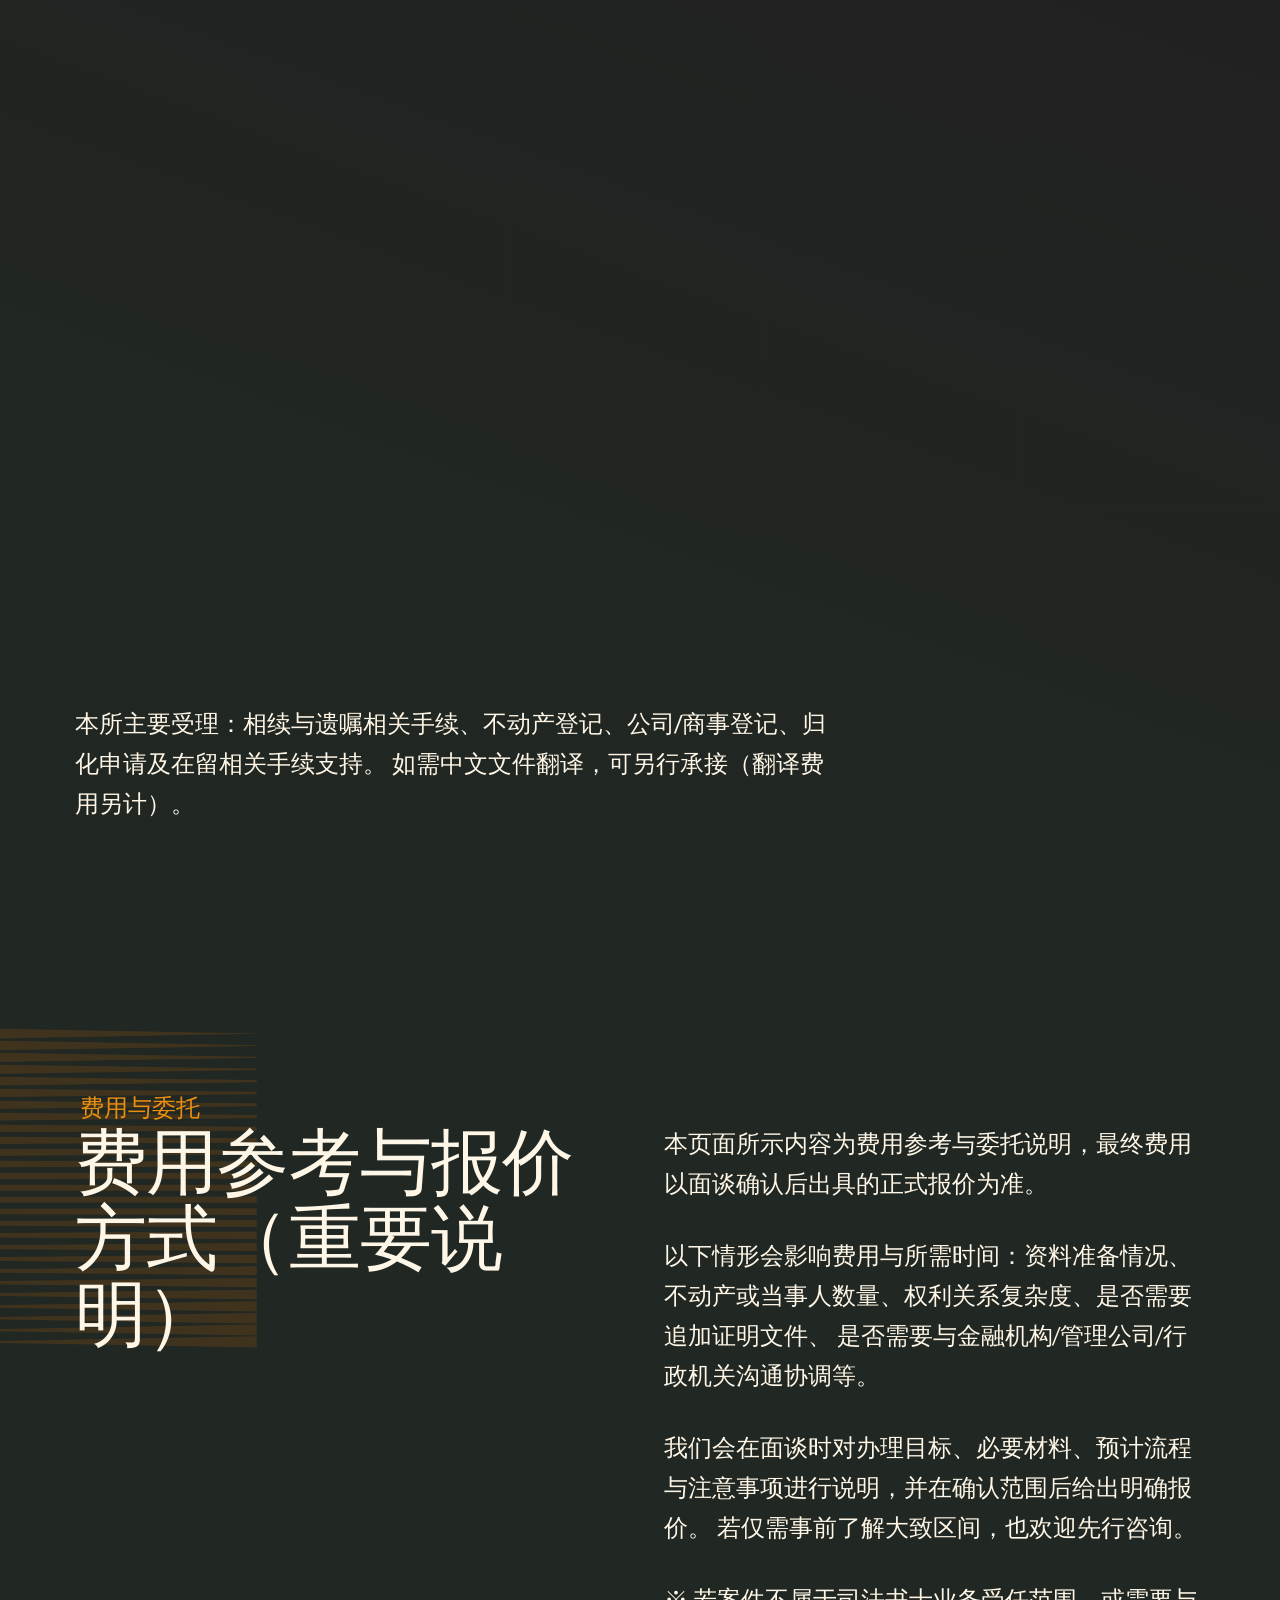
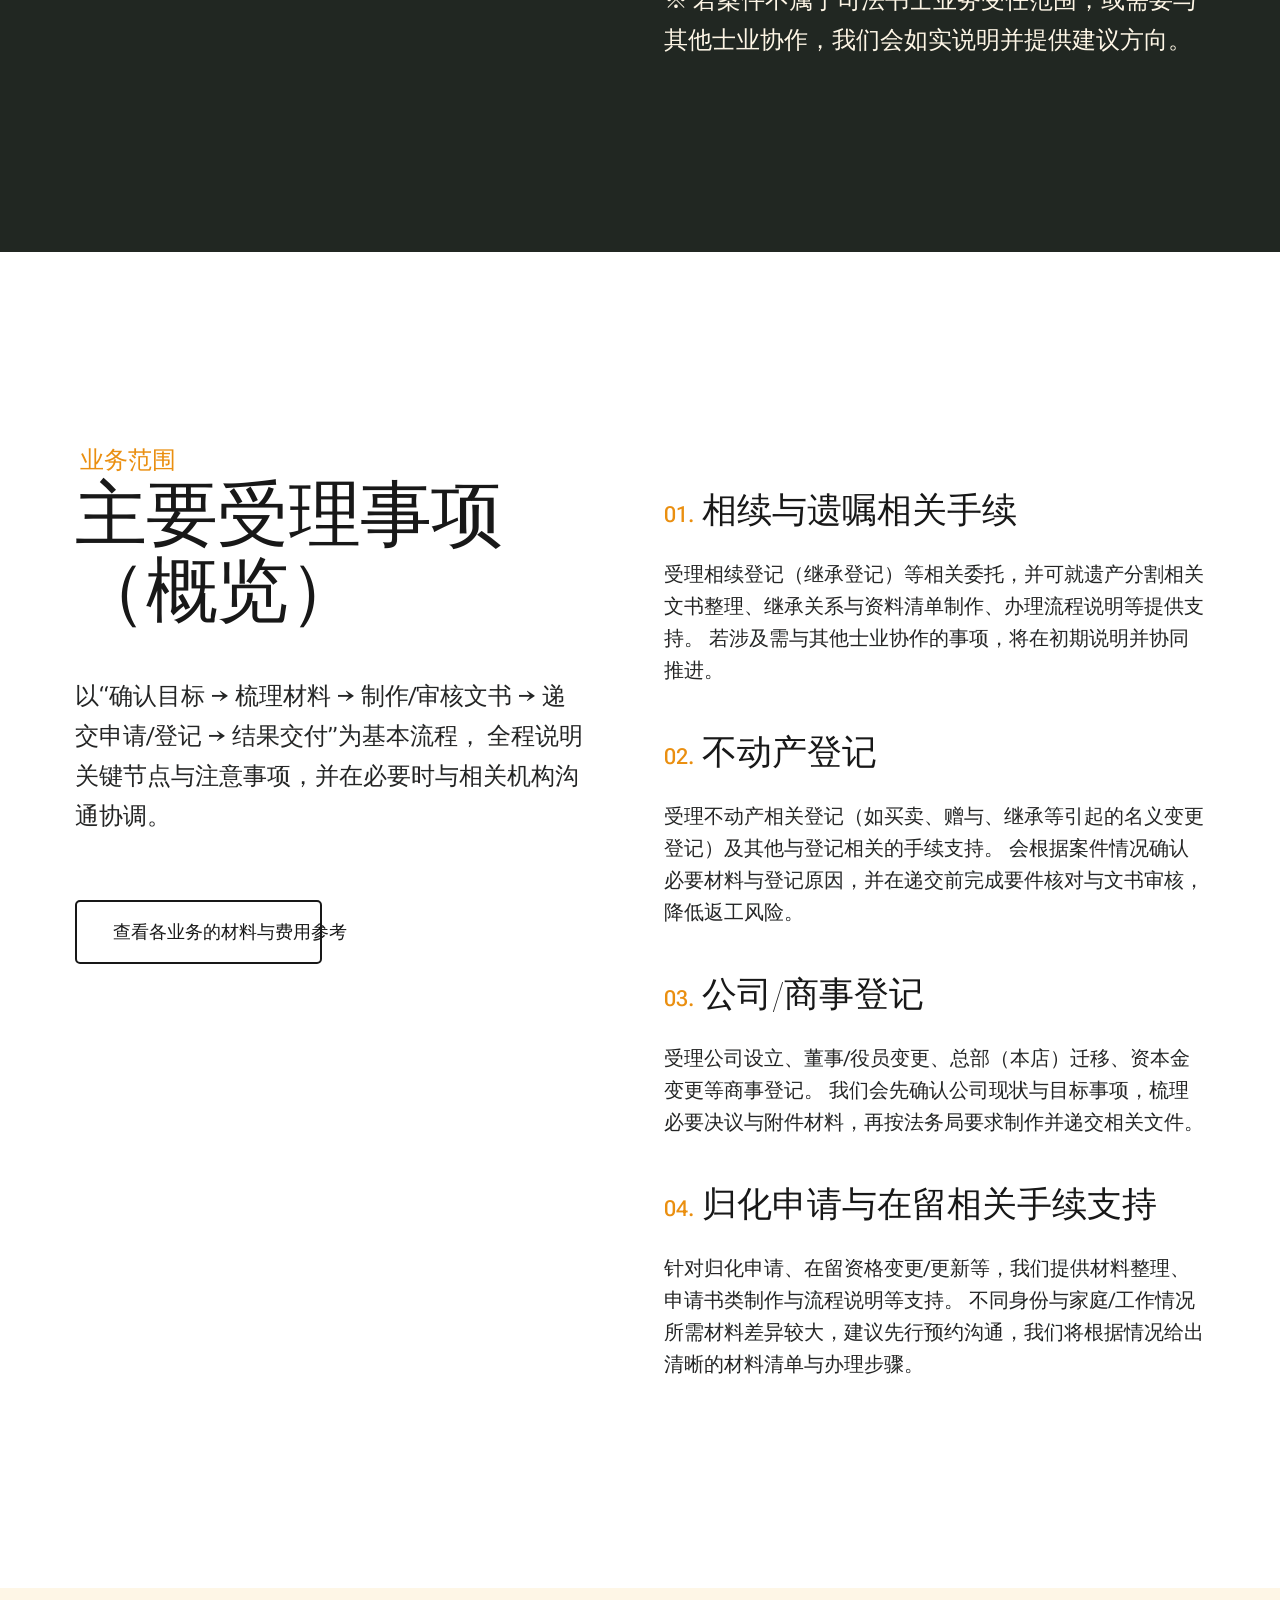
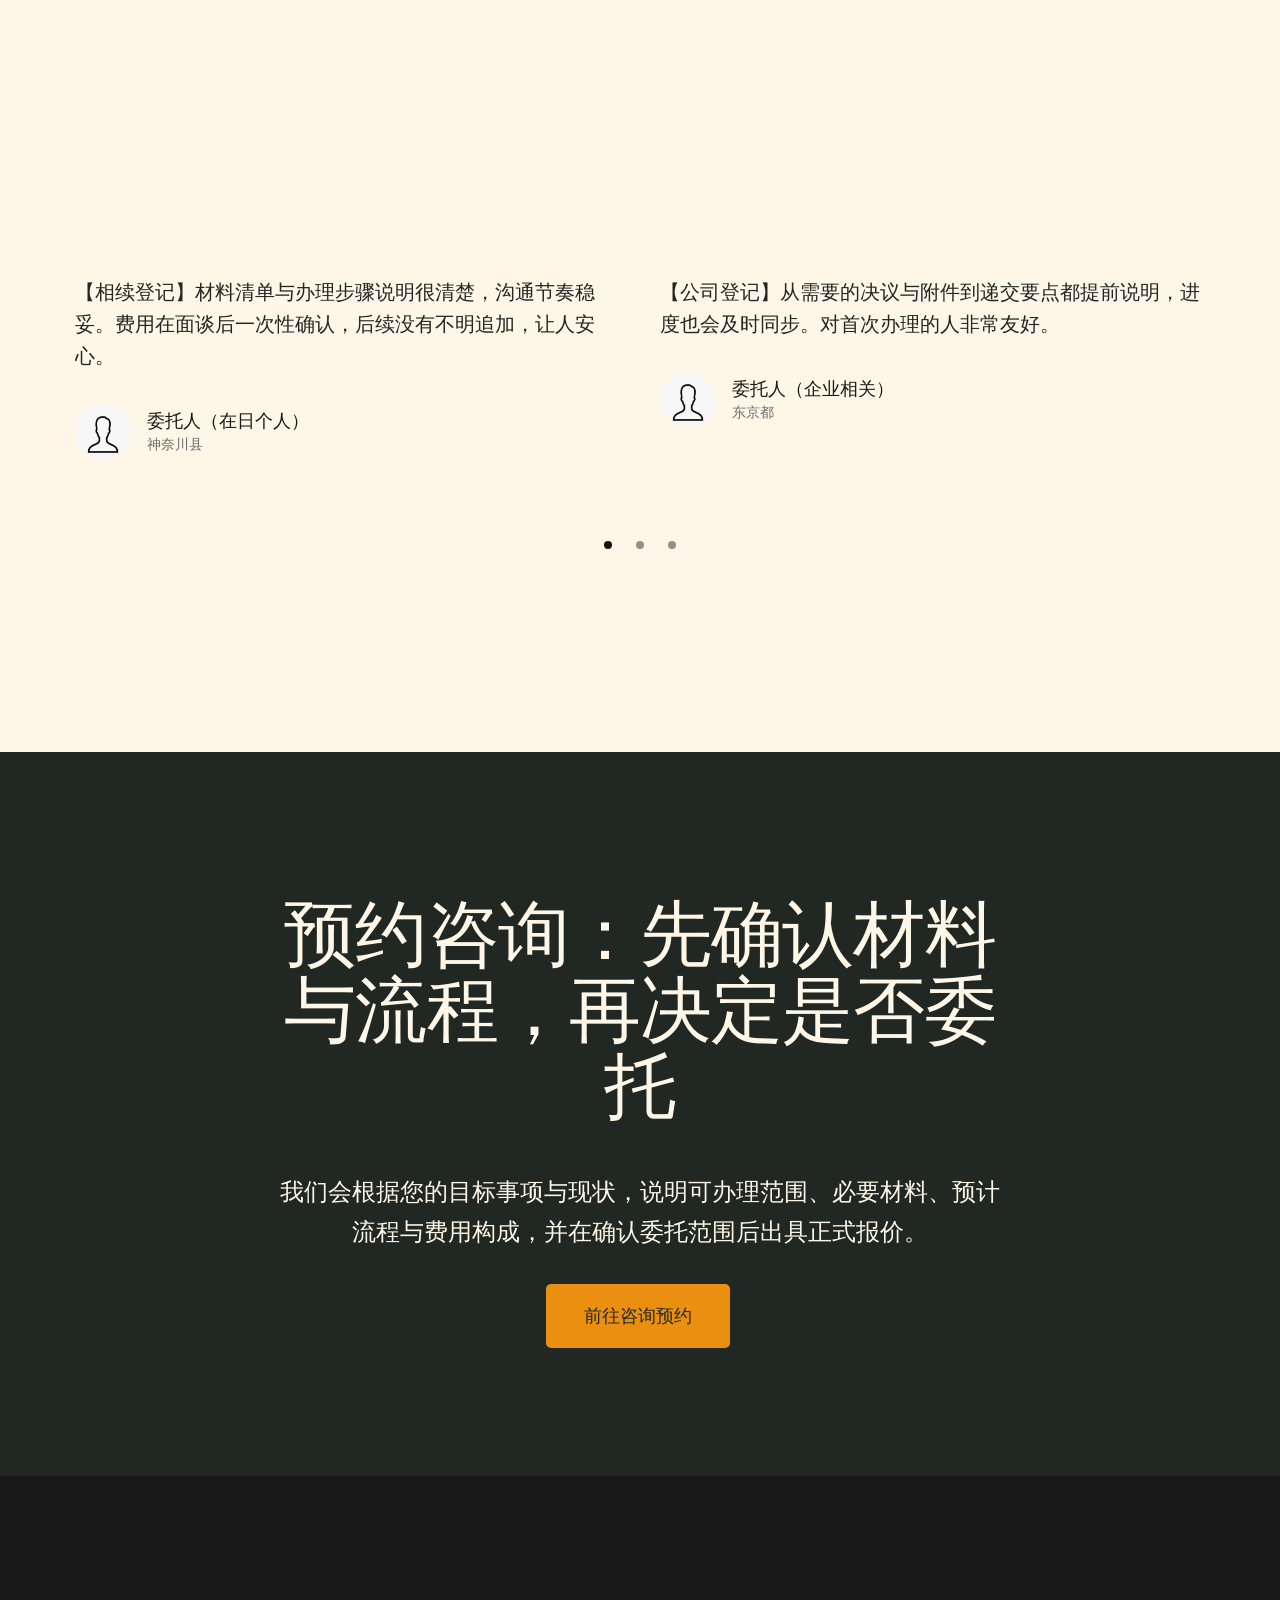
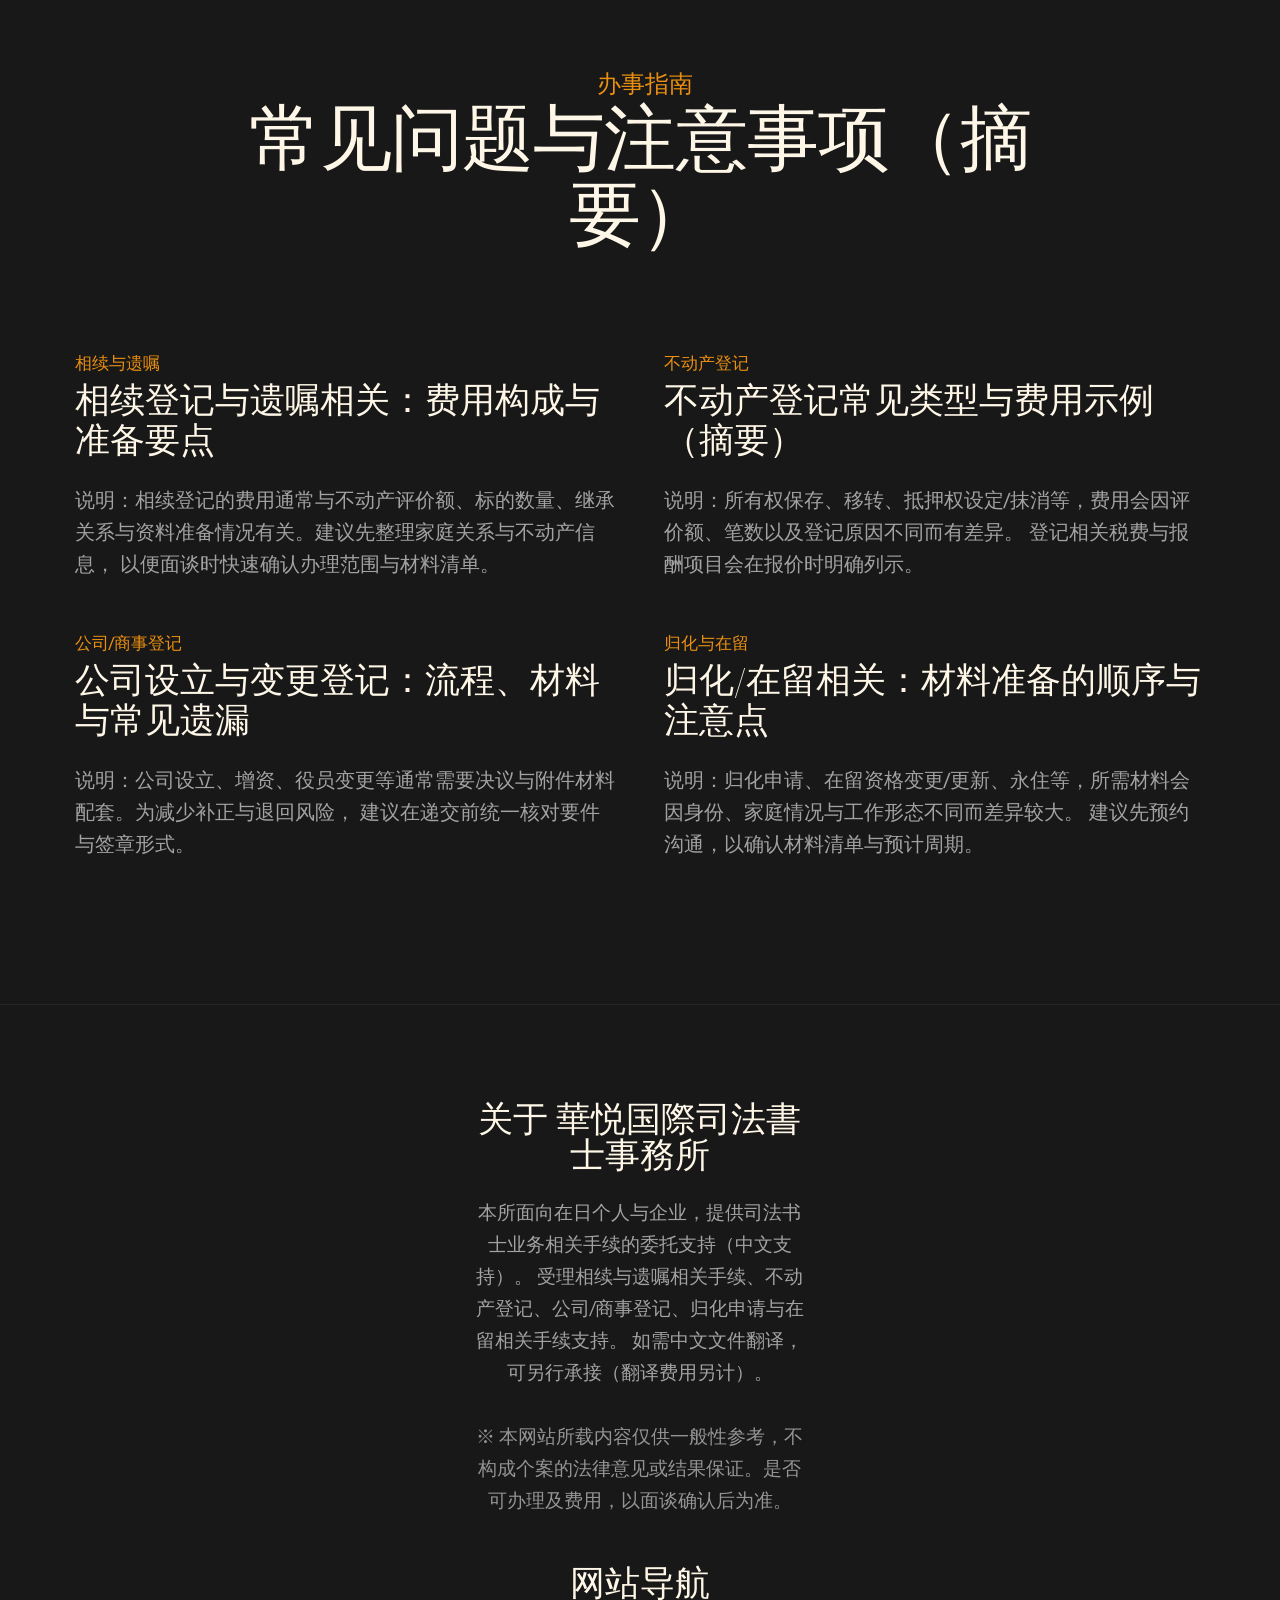
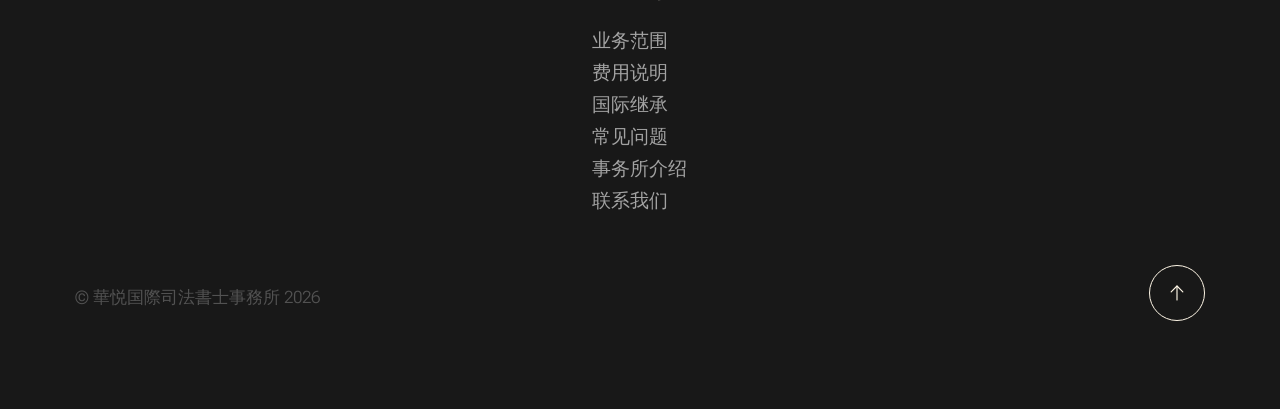
==== index.html @ 82d9dc20 "first commit" ====
<!DOCTYPE html>
<html lang="zh-CN" class="no-js">
<head>

    <!-- basic page needs
    ================================================== -->
    <meta charset="utf-8">
    <meta name="viewport" content="width=device-width, initial-scale=1">

    <title>華悦国際司法書士事務所 — 费用参考与委托说明</title>
    <meta name="description" content="華悦国際司法書士事務所（中文支持）。提供相续/遗嘱、不动产登记、公司/商事登记、归化申请与在留手续等相关代理与委托支持。费用以面谈后报价为准。">
    <meta name="robots" content="index,follow">

    <script>
        document.documentElement.classList.remove('no-js');
        document.documentElement.classList.add('js');
    </script>

    <!-- CSS
    ================================================== -->
    <link rel="stylesheet" href="css/vendor.css">
    <link rel="stylesheet" href="css/styles.css">

    <!-- favicons
    ================================================== -->
    <link rel="apple-touch-icon" sizes="180x180" href="apple-touch-icon.png">
    <link rel="icon" type="image/png" sizes="32x32" href="favicon-32x32.png">
    <link rel="icon" type="image/png" sizes="16x16" href="favicon-16x16.png">
    <link rel="manifest" href="site.webmanifest">

</head>

<body id="top">

    <!-- preloader
    ================================================== -->
    <div id="preloader">
        <div id="loader" class="dots-fade">
            <div></div>
            <div></div>
            <div></div>
        </div>
    </div>

    <!-- page wrap
    ================================================== -->
    <div id="page" class="s-pagewrap ss-home">

        <!-- # site header
        ================================================== -->
        <header class="s-header">

            <div class="row s-header__inner width-sixteen-col">

                <div class="s-header__block">
                    <div class="s-header__logo">
                        <a class="logo" href="index.html" aria-label="返回首页">
                            <!-- <img src="images/logo.svg" alt="華悦国際司法書士事務所"> -->
                            <img src="images/kaetsu_panda_only.svg" alt="華悦国際司法書士事務所 标识">
                        </a>
                    </div>

                    <a class="s-header__menu-toggle" href="#0" aria-label="打开菜单"><span>菜单</span></a>
                </div> <!-- end s-header__block -->

                <nav class="s-header__nav" aria-label="主导航">

                    <ul class="s-header__menu-links">
                        <li class="current"><a href="index.html">首页</a></li>
                        <li><a href="services.html">业务范围</a></li>
                        <li><a href="pricing.html">费用说明</a></li>
                        <li><a href="inheritance-international.html">国际继承</a></li>
                        <li><a href="faq.html">常见问题</a></li>
                        <li><a href="office.html">事务所介绍</a></li>
                        <li><a href="contact.html">联系我们</a></li>
                    </ul>

                    <div class="s-header__contact">
                        <a href="contact.html" class="btn btn--primary s-header__contact-btn">咨询预约</a>
                    </div> <!-- s-header__contact -->

                </nav> <!-- end s-header__nav -->

            </div> <!-- end s-header__inner -->

        </header> <!-- end s-header -->

        <!-- # site main content
        ================================================== -->
        <section id="content" class="s-content">

            <!-- intro
            ----------------------------------------------- -->
            <section id="intro" class="s-intro">

                <div class="row s-intro__content width-sixteen-col">

                    <div class="column lg-12 s-intro__content-inner grid-block">

                        <div class="s-intro__content-text">
                            <div class="s-intro__content-pretitle text-pretitle">華悦国際司法書士事務所（中文支持）</div>
                            <h1 class="s-intro__content-title">
                                面向在日个人与企业，提供司法书士业务相关手续的委托支持
                                <br>
                                费用以面谈确认后报价为准，流程与材料将清晰说明
                            </h1>
                            <p class="lead" style="margin-top: 1rem;">
                                本所主要受理：相续与遗嘱相关手续、不动产登记、公司/商事登记、归化申请及在留相关手续支持。
                                如需中文文件翻译，可另行承接（翻译费用另计）。
                            </p>
                        </div> <!-- s-intro__content-text -->

                        <div class="s-intro__content-media">
                            <div class="s-intro__content-media-inner">
                                <img src="images/intro.jpg" srcset="images/intro.jpg 1x, images/intro.jpg 2x" alt="事务所形象照片">
                                <div class="lines">
                                    <span></span>
                                </div>
                            </div>
                        </div> <!-- s-intro__content-media -->

                        <div class="s-intro__scroll-down">
                            <a href="#about" class="smoothscroll" aria-label="向下滚动了解更多">
                                <div class="scroll-icon">
                                    <svg xmlns="http://www.w3.org/2000/svg" viewBox="0 0 24 24" width="36" height="36" fill="none" stroke="#97b34a" stroke-width="1" stroke-linecap="round" stroke-linejoin="round"><polyline points="7 13 12 18 17 13"></polyline><line x1="12" y1="18" x2="12" y2="6"></line></svg>
                                </div>
                                <span>向下了解业务与费用说明</span>
                            </a>
                        </div> <!-- s-intro__scroll-down -->

                    </div> <!-- s-intro__content-inner -->

                </div> <!-- s-intro__content -->

            </section> <!-- end s-intro -->

            <!-- about
            ----------------------------------------------- -->
            <section id="about" class="s-about target-section">

                <div class="row s-about__content width-sixteen-col">
                    <div class="column grid-block grid-section-split">

                        <img src="images/geometric_shape.svg" alt="" class="s-about__content-imgbg">

                        <div class="section-header grid-section-split__header">
                            <div class="text-pretitle">费用与委托</div>
                            <h2 class="text-display-title">
                                费用参考与报价方式（重要说明）
                            </h2>
                        </div> <!-- end section-header -->

                        <div class="s-about__content-main grid-section-split__primary">
                            <p class="attention-getter">
                                本页面所示内容为费用参考与委托说明，最终费用以面谈确认后出具的正式报价为准。
                            </p>

                            <p class="attention-getter">
                                以下情形会影响费用与所需时间：资料准备情况、不动产或当事人数量、权利关系复杂度、是否需要追加证明文件、
                                是否需要与金融机构/管理公司/行政机关沟通协调等。
                            </p>

                            <p class="attention-getter">
                                我们会在面谈时对办理目标、必要材料、预计流程与注意事项进行说明，并在确认范围后给出明确报价。
                                若仅需事前了解大致区间，也欢迎先行咨询。
                            </p>

                            <p class="attention-getter" style="margin-bottom: 0;">
                                ※ 若案件不属于司法书士业务受任范围，或需要与其他士业协作，我们会如实说明并提供建议方向。
                            </p>
                        </div> <!-- end s-about__content-main -->


                    </div> <!-- content-inner -->
                </div>

            </section> <!-- end s-about -->

            <!-- expertise
            ----------------------------------------------- -->
            <section id="expertise" class="s-expertise">

                <div class="row s-expertise__content width-sixteen-col">
                    <div class="column xl-12 grid-block grid-section-split">

                        <div class="section-header grid-section-split__header">
                            <div class="text-pretitle">业务范围</div>
                            <h2 class="text-display-title">
                                主要受理事项（概览）
                            </h2>

                            <p class="lead">
                                以“确认目标 → 梳理材料 → 制作/审核文书 → 递交申请/登记 → 结果交付”为基本流程，
                                全程说明关键节点与注意事项，并在必要时与相关机构沟通协调。
                            </p>
                        </div> <!-- end section-header -->

                        <div class="s-expertise__content-main grid-section-split__primary">

                            <div class="grid-list-items list-items show-ctr">
                                <div class="grid-list-items__item list-items__item">
                                    <div class="grid-list-items__title list-items__item-header">
                                        <h3 class="list-items__item-title">相续与遗嘱相关手续</h3>
                                    </div>
                                    <div class="grid-list-items__text list-items__item-text">
                                        <p>
                                            受理相续登记（继承登记）等相关委托，并可就遗产分割相关文书整理、继承关系与资料清单制作、办理流程说明等提供支持。
                                            若涉及需与其他士业协作的事项，将在初期说明并协同推进。
                                        </p>
                                    </div>
                                </div> <!-- list-item -->

                                <div class="grid-list-items__item list-items__item">
                                    <div class="grid-list-items__title list-items__item-header">
                                        <h3 class="list-items__item-title">不动产登记</h3>
                                    </div>
                                    <div class="grid-list-items__text list-items__item-text">
                                        <p>
                                            受理不动产相关登记（如买卖、赠与、继承等引起的名义变更登记）及其他与登记相关的手续支持。
                                            会根据案件情况确认必要材料与登记原因，并在递交前完成要件核对与文书审核，降低返工风险。
                                        </p>
                                    </div>
                                </div> <!-- list-expertise__item -->

                                <div class="grid-list-items__item list-items__item">
                                    <div class="grid-list-items__title list-items__item-header">
                                        <h3 class="list-items__item-title">公司/商事登记</h3>
                                    </div>
                                    <div class="grid-list-items__text list-items__item-text">
                                        <p>
                                            受理公司设立、董事/役员变更、总部（本店）迁移、资本金变更等商事登记。
                                            我们会先确认公司现状与目标事项，梳理必要决议与附件材料，再按法务局要求制作并递交相关文件。
                                        </p>
                                    </div>
                                </div> <!-- list-expertise__item -->

                                <div class="grid-list-items__item list-items__item">
                                    <div class="grid-list-items__title list-items__item-header">
                                        <h3 class="list-items__item-title">归化申请与在留相关手续支持</h3>
                                    </div>
                                    <div class="grid-list-items__text list-items__item-text">
                                        <p>
                                            针对归化申请、在留资格变更/更新等，我们提供材料整理、申请书类制作与流程说明等支持。
                                            不同身份与家庭/工作情况所需材料差异较大，建议先行预约沟通，我们将根据情况给出清晰的材料清单与办理步骤。
                                        </p>
                                    </div>
                                </div> <!-- list-expertise__item -->

                            </div> <!-- grid-list-items -->
                        </div> <!-- end s-expertise__content-main -->

                        <div class="s-expertise__content-btn grid-section-split__bottom">
                            <a href="services.html" class="btn btn--stroke u-fullwidth">查看各业务的材料与费用参考</a>
                        </div> <!-- end s-expertise__content-btn -->

                    </div> <!-- end grid-block-->
                </div> <!-- end s-expertise__content -->

            </section> <!-- end s-expertise -->

            <!-- clients
            ----------------------------------------------- -->
            <section id="clients" class="s-clients">
                <div class="row s-clients__content-block width-sixteen-col">
                    <div class="column xl-12 testimonials">

                        <div class="swiper-container testimonials__slider home-slider">

                            <div class="swiper-wrapper">
                                <div class="testimonials__slide swiper-slide">
                                    <p>
                                        【相续登记】材料清单与办理步骤说明很清楚，沟通节奏稳妥。费用在面谈后一次性确认，后续没有不明追加，让人安心。
                                    </p>
                                    <div class="testimonials__author">
                                        <img src="images/avatars/user.jpg" alt="头像" class="testimonials__avatar">
                                        <cite class="testimonials__cite">
                                            <strong>委托人（在日个人）</strong>
                                            <span>神奈川县</span>
                                        </cite>
                                    </div>
                                </div>

                                <div class="testimonials__slide swiper-slide">
                                    <p>
                                        【公司登记】从需要的决议与附件到递交要点都提前说明，进度也会及时同步。对首次办理的人非常友好。
                                    </p>
                                    <div class="testimonials__author">
                                        <img src="images/avatars/user.jpg" alt="头像" class="testimonials__avatar">
                                        <cite class="testimonials__cite">
                                            <strong>委托人（企业相关）</strong>
                                            <span>东京都</span>
                                        </cite>
                                    </div>
                                </div>

                                <div class="testimonials__slide swiper-slide">
                                    <p>
                                        【不动产登记】与相关机构的沟通由事务所协助对接，减少了我们来回确认的成本。资料要求明确，整体推进很顺。
                                    </p>
                                    <div class="testimonials__author">
                                        <img src="images/avatars/user.jpg" alt="头像" class="testimonials__avatar">
                                        <cite class="testimonials__cite">
                                            <strong>委托人（在日家庭）</strong>
                                            <span>埼玉县</span>
                                        </cite>
                                    </div>
                                </div>

                                <div class="testimonials__slide swiper-slide">
                                    <p>
                                        【在留相关】会先把“必须材料/可替代材料/常见补件点”讲清楚，准备起来更有把握。中文沟通也很顺畅。
                                    </p>
                                    <div class="testimonials__author">
                                        <img src="images/avatars/user.jpg" alt="头像" class="testimonials__avatar">
                                        <cite class="testimonials__cite">
                                            <strong>委托人（在日个人）</strong>
                                            <span>千叶县</span>
                                        </cite>
                                    </div>
                                </div>
                            </div> <!-- end swiper-wrapper -->

                            <div class="swiper-pagination"></div>

                        </div> <!--end testimonials__slider -->

                    </div> <!-- end column -->
                </div> <!-- end row -->
            </section> <!-- end s-clients -->

        </section> <!-- s-content-->

        <!-- # cta
        ================================================== -->
        <section id="cta" class="s-cta">

            <div class="row row-x-center text-center">
                <div class="column xl-8 lg-12">

                    <div class="s-cta__content">
                        <h2 class="text-display-title">
                            预约咨询：先确认材料与流程，再决定是否委托
                        </h2>
                        <p class="lead">
                            我们会根据您的目标事项与现状，说明可办理范围、必要材料、预计流程与费用构成，并在确认委托范围后出具正式报价。
                        </p>
                        <a href="contact.html" class="btn btn--primary">前往咨询预约</a>
                    </div>

                </div>
            </div>

        </section> <!-- end s-cta -->

        <!-- # journal
        ================================================== -->
        <section id="journal" class="s-journal">

            <div class="row s-journal__content width-sixteen-col">
                <div class="column xl-12 grid-block">

                    <div class="grid-full section-header text-center">
                        <div class="text-pretitle">办事指南</div>
                        <h2 class="text-display-title">
                            常见问题与注意事项（摘要）
                        </h2>
                    </div> <!-- end section-header -->

                    <div class="grid-full s-journal__content-main grid-list-items">

                        <div class="grid-list-items__item blog-card">
                            <div class="blog-card__header">
                                <div class="blog-card__cat-links">
                                    <a href=" ">相续与遗嘱</a>
                                </div>
                                <h3 class="blog-card__title"><a>相续登记与遗嘱相关：费用构成与准备要点</a></h3>
                            </div>
                            <div class="blog-card__text">
                                <p>
                                    说明：相续登记的费用通常与不动产评价额、标的数量、继承关系与资料准备情况有关。建议先整理家庭关系与不动产信息，
                                    以便面谈时快速确认办理范围与材料清单。
                                </p>
                            </div>
                        </div> <!-- end blog-card -->

                        <div class="grid-list-items__item blog-card">
                            <div class="blog-card__header">
                                <div class="blog-card__cat-links">
                                    <a href=" ">不动产登记</a>
                                </div>
                                <h3 class="blog-card__title"><a>不动产登记常见类型与费用示例（摘要）</a></h3>
                            </div>
                            <div class="blog-card__text">
                                <p>
                                    说明：所有权保存、移转、抵押权设定/抹消等，费用会因评价额、笔数以及登记原因不同而有差异。
                                    登记相关税费与报酬项目会在报价时明确列示。
                                </p>
                            </div>
                        </div> <!-- end blog-card -->

                        <div class="grid-list-items__item blog-card">
                            <div class="blog-card__header">
                                <div class="blog-card__cat-links">
                                    <a href=" ">公司/商事登记</a>
                                </div>
                                <h3 class="blog-card__title"><a>公司设立与变更登记：流程、材料与常见遗漏</a></h3>
                            </div>
                            <div class="blog-card__text">
                                <p>
                                    说明：公司设立、增资、役员变更等通常需要决议与附件材料配套。为减少补正与退回风险，
                                    建议在递交前统一核对要件与签章形式。
                                </p>
                            </div>
                        </div> <!-- end blog card -->

                        <div class="grid-list-items__item blog-card">
                            <div class="blog-card__header">
                                <div class="blog-card__cat-links">
                                    <a href=" ">归化与在留</a>
                                </div>
                                <h3 class="blog-card__title"><a>归化/在留相关：材料准备的顺序与注意点</a></h3>
                            </div>
                            <div class="blog-card__text">
                                <p>
                                    说明：归化申请、在留资格变更/更新、永住等，所需材料会因身份、家庭情况与工作形态不同而差异较大。
                                    建议先预约沟通，以确认材料清单与预计周期。
                                </p>
                            </div>
                        </div> <!-- end blog-card -->

                    </div> <!-- end grid-list-items -->

                </div> <!-- end grid-block-->
            </div> <!-- end s-journal__content -->

        </section> <!-- end s-journal -->

        <!-- # footer
        ================================================== -->
        <footer class="s-footer">
            <div class="row s-footer__content">
                <div class="column xl-6 lg-6 md-12 s-footer__block s-footer__about">
                    <h3>关于 華悦国際司法書士事務所</h3>
                    <p>
                        本所面向在日个人与企业，提供司法书士业务相关手续的委托支持（中文支持）。
                        受理相续与遗嘱相关手续、不动产登记、公司/商事登记、归化申请与在留相关手续支持。
                        如需中文文件翻译，可另行承接（翻译费用另计）。
                    </p>
                    <p style="margin-top: 0.75rem; opacity: 0.9;">
                        ※ 本网站所载内容仅供一般性参考，不构成个案的法律意见或结果保证。是否可办理及费用，以面谈确认后为准。
                    </p>
                </div>
                <div class="column xl-3 lg-6 md-12 s-footer__block s-footer__site-links">
                <h3>网站导航</h3>
                <ul class="link-list">
                    <li><a href="services.html">业务范围</a></li>
                    <li><a href="pricing.html">费用说明</a></li>
                    <li><a href="inheritance-international.html">国际继承</a></li>
                    <li><a href="faq.html">常见问题</a></li>
                    <li><a href="office.html">事务所介绍</a></li>
                    <li><a href="contact.html">联系我们</a></li>
                </ul>
                </div>
            </div>

            <div class="row s-footer__bottom">
                <div class="column xl-6 lg-12">
                    <p class="ss-copyright">
                        <span>© 華悦国際司法書士事務所 2026</span>
                    </p>
                </div>

                <div class="ss-go-top">
                    <a class="smoothscroll" title="回到顶部" href="#top" aria-label="回到顶部">
                        <svg xmlns="http://www.w3.org/2000/svg" viewBox="0 0 24 24" width="36" height="36" fill="none" stroke="#ffffff" stroke-width="1" stroke-linecap="round" stroke-linejoin="round"><polyline points="17 11 12 6 7 11"></polyline><line x1="12" y1="18" x2="12" y2="6"></line></svg>
                    </a>
                </div> <!-- end ss-go-top -->
            </div>

        </footer> <!-- end s-footer -->

    </div> <!-- end page-wrap -->

    <!-- Java Script
    ================================================== -->
    <script src="js/plugins.js"></script>
    <script src="js/main.js"></script>

</body>
</html>
---- css/vendor.css ----
/* ===================================================================
 * Monica Third-party Stylesheets
 * Template Ver. 1.0.0
 * 12-13-2022
 * -------------------------------------------------------------------
 *
 * TOC:
 * # PrismJS
 * # Swiper
 *
 * ------------------------------------------------------------------- */


/* ===================================================================
 * # PrismJS 1.20.0
 *   https://prismjs.com/download.html#themes=prism-okaidia&languages=markup+css+clike+javascript+markup-templating+php 
 *   
 *   okaidia theme for JavaScript, CSS and HTML
 *   Loosely based on Monokai textmate theme by http://www.monokai.nl/
 *   @author ocodia
 * ------------------------------------------------------------------- */
code[class*=language-],
pre[class*=language-] {
  color          : #f8f8f2;
  background     : none;
  text-shadow    : 0 1px rgba(0, 0, 0, 0.3);
  font-family    : var(--font-mono);
  font-size      : calc(var(--text-size) * 0.9444);
  text-align     : left;
  white-space    : pre;
  word-spacing   : normal;
  word-break     : normal;
  word-wrap      : normal;
  line-height    : var(--vspace-1);
  -moz-tab-size  : 4;
  -o-tab-size    : 4;
  tab-size       : 4;
  -webkit-hyphens: none;
  -ms-hyphens    : none;
  hyphens        : none;
}

/* Code blocks */
pre[class*=language-] {
  padding : var(--vspace-0_5) 0 var(--vspace-1);
  margin  : var(--vspace-1) 0;
  overflow: auto;
}

:not(pre)>code[class*=language-],
pre[class*=language-] {
  background: #272822;
}

/* Inline code */
:not(pre)>code[class*=language-] {
  padding    : 0.1em;
  white-space: normal;
}

.token.comment,
.token.prolog,
.token.doctype,
.token.cdata {
  color: slategray;
}

.token.punctuation {
  color: #f8f8f2;
}

.token.namespace {
  opacity: 0.7;
}

.token.property,
.token.tag,
.token.constant,
.token.symbol,
.token.deleted {
  color: #f92672;
}

.token.boolean,
.token.number {
  color: #ae81ff;
}

.token.selector,
.token.attr-name,
.token.string,
.token.char,
.token.builtin,
.token.inserted {
  color: #a6e22e;
}

.token.operator,
.token.entity,
.token.url,
.language-css .token.string,
.style .token.string,
.token.variable {
  color: #f8f8f2;
}

.token.atrule,
.token.attr-value,
.token.function,
.token.class-name {
  color: #e6db74;
}

.token.keyword {
  color: #66d9ef;
}

.token.regex,
.token.important {
  color: #fd971f;
}

.token.important,
.token.bold {
  font-weight: bold;
}

.token.italic {
  font-style: italic;
}

.token.entity {
  cursor: help;
}



/* ===================================================================
 * # Swiper 6.4.5
 *   Most modern mobile touch slider and framework with hardware accelerated transitions
 *   https://swiperjs.com
 *
 *   Copyright 2014-2020 Vladimir Kharlampidi
 *
 *   Released under the MIT License
 *
 *   Released on: December 18, 2020
 * ------------------------------------------------------------------- */
@font-face {
  font-family: "swiper-icons";
  src        : url("data:application/font-woff;charset=utf-8;base64, [base64]//wADZ2x5ZgAAAywAAADMAAAD2MHtryVoZWFkAAABbAAAADAAAAA2E2+eoWhoZWEAAAGcAAAAHwAAACQC9gDzaG10eAAAAigAAAAZAAAArgJkABFsb2NhAAAC0AAAAFoAAABaFQAUGG1heHAAAAG8AAAAHwAAACAAcABAbmFtZQAAA/gAAAE5AAACXvFdBwlwb3N0AAAFNAAAAGIAAACE5s74hXjaY2BkYGAAYpf5Hu/j+W2+MnAzMYDAzaX6QjD6/4//Bxj5GA8AuRwMYGkAPywL13jaY2BkYGA88P8Agx4j+/8fQDYfA1AEBWgDAIB2BOoAeNpjYGRgYNBh4GdgYgABEMnIABJzYNADCQAACWgAsQB42mNgYfzCOIGBlYGB0YcxjYGBwR1Kf2WQZGhhYGBiYGVmgAFGBiQQkOaawtDAoMBQxXjg/wEGPcYDDA4wNUA2CCgwsAAAO4EL6gAAeNpj2M0gyAACqxgGNWBkZ2D4/wMA+xkDdgAAAHjaY2BgYGaAYBkGRgYQiAHyGMF8FgYHIM3DwMHABGQrMOgyWDLEM1T9/w8UBfEMgLzE////P/5//f/V/xv+r4eaAAeMbAxwIUYmIMHEgKYAYjUcsDAwsLKxc3BycfPw8jEQA/[base64]/uznmfPFBNODM2K7MTQ45YEAZqGP81AmGGcF3iPqOop0r1SPTaTbVkfUe4HXj97wYE+yNwWYxwWu4v1ugWHgo3S1XdZEVqWM7ET0cfnLGxWfkgR42o2PvWrDMBSFj/IHLaF0zKjRgdiVMwScNRAoWUoH78Y2icB/yIY09An6AH2Bdu/UB+yxopYshQiEvnvu0dURgDt8QeC8PDw7Fpji3fEA4z/PEJ6YOB5hKh4dj3EvXhxPqH/SKUY3rJ7srZ4FZnh1PMAtPhwP6fl2PMJMPDgeQ4rY8YT6Gzao0eAEA409DuggmTnFnOcSCiEiLMgxCiTI6Cq5DZUd3Qmp10vO0LaLTd2cjN4fOumlc7lUYbSQcZFkutRG7g6JKZKy0RmdLY680CDnEJ+UMkpFFe1RN7nxdVpXrC4aTtnaurOnYercZg2YVmLN/d/gczfEimrE/fs/bOuq29Zmn8tloORaXgZgGa78yO9/cnXm2BpaGvq25Dv9S4E9+5SIc9PqupJKhYFSSl47+Qcr1mYNAAAAeNptw0cKwkAAAMDZJA8Q7OUJvkLsPfZ6zFVERPy8qHh2YER+3i/BP83vIBLLySsoKimrqKqpa2hp6+jq6RsYGhmbmJqZSy0sraxtbO3sHRydnEMU4uR6yx7JJXveP7WrDycAAAAAAAH//wACeNpjYGRgYOABYhkgZgJCZgZNBkYGLQZtIJsFLMYAAAw3ALgAeNolizEKgDAQBCchRbC2sFER0YD6qVQiBCv/H9ezGI6Z5XBAw8CBK/m5iQQVauVbXLnOrMZv2oLdKFa8Pjuru2hJzGabmOSLzNMzvutpB3N42mNgZGBg4GKQYzBhYMxJLMlj4GBgAYow/P/PAJJhLM6sSoWKfWCAAwDAjgbRAAB42mNgYGBkAIIbCZo5IPrmUn0hGA0AO8EFTQAA") format("woff");
  font-weight: 400;
  font-style : normal;
}

:root {
  --swiper-theme-color: #007aff;
}

.swiper-container {
  margin-left : auto;
  margin-right: auto;
  position    : relative;
  overflow    : hidden;
  list-style  : none;
  padding     : 0;
  /* Fix of Webkit flickering */
  z-index     : 1;
}

.swiper-container-vertical>.swiper-wrapper {
  flex-direction: column;
}

.swiper-wrapper {
  position           : relative;
  width              : 100%;
  height             : 100%;
  z-index            : 1;
  display            : flex;
  transition-property: transform;
  box-sizing         : content-box;
}

.swiper-container-android .swiper-slide,
.swiper-wrapper {
  transform: translate3d(0px, 0, 0);
}

.swiper-container-multirow>.swiper-wrapper {
  flex-wrap: wrap;
}

.swiper-container-multirow-column>.swiper-wrapper {
  flex-wrap     : wrap;
  flex-direction: column;
}

.swiper-container-free-mode>.swiper-wrapper {
  transition-timing-function: ease-out;
  margin                    : 0 auto;
}

.swiper-slide {
  flex-shrink        : 0;
  width              : 100%;
  height             : 100%;
  position           : relative;
  transition-property: transform;
}

.swiper-slide-invisible-blank {
  visibility: hidden;
}

/* Auto Height */
.swiper-container-autoheight,
.swiper-container-autoheight .swiper-slide {
  height: auto;
}

.swiper-container-autoheight .swiper-wrapper {
  align-items        : flex-start;
  transition-property: transform, height;
}

/* 3D Effects */
.swiper-container-3d {
  perspective: 1200px;
}

.swiper-container-3d .swiper-wrapper,
.swiper-container-3d .swiper-slide,
.swiper-container-3d .swiper-slide-shadow-left,
.swiper-container-3d .swiper-slide-shadow-right,
.swiper-container-3d .swiper-slide-shadow-top,
.swiper-container-3d .swiper-slide-shadow-bottom,
.swiper-container-3d .swiper-cube-shadow {
  transform-style: preserve-3d;
}

.swiper-container-3d .swiper-slide-shadow-left,
.swiper-container-3d .swiper-slide-shadow-right,
.swiper-container-3d .swiper-slide-shadow-top,
.swiper-container-3d .swiper-slide-shadow-bottom {
  position      : absolute;
  left          : 0;
  top           : 0;
  width         : 100%;
  height        : 100%;
  pointer-events: none;
  z-index       : 10;
}

.swiper-container-3d .swiper-slide-shadow-left {
  background-image: linear-gradient(to left, rgba(0, 0, 0, 0.5), rgba(0, 0, 0, 0));
}

.swiper-container-3d .swiper-slide-shadow-right {
  background-image: linear-gradient(to right, rgba(0, 0, 0, 0.5), rgba(0, 0, 0, 0));
}

.swiper-container-3d .swiper-slide-shadow-top {
  background-image: linear-gradient(to top, rgba(0, 0, 0, 0.5), rgba(0, 0, 0, 0));
}

.swiper-container-3d .swiper-slide-shadow-bottom {
  background-image: linear-gradient(to bottom, rgba(0, 0, 0, 0.5), rgba(0, 0, 0, 0));
}

/* CSS Mode */
.swiper-container-css-mode>.swiper-wrapper {
  overflow          : auto;
  scrollbar-width   : none;
  /* For Firefox */
  -ms-overflow-style: none;
  /* For Internet Explorer and Edge */
}

.swiper-container-css-mode>.swiper-wrapper::-webkit-scrollbar {
  display: none;
}

.swiper-container-css-mode>.swiper-wrapper>.swiper-slide {
  scroll-snap-align: start start;
}

.swiper-container-horizontal.swiper-container-css-mode>.swiper-wrapper {
  -ms-scroll-snap-type: x mandatory;
  scroll-snap-type    : x mandatory;
}

.swiper-container-vertical.swiper-container-css-mode>.swiper-wrapper {
  -ms-scroll-snap-type: y mandatory;
  scroll-snap-type    : y mandatory;
}

:root {
  --swiper-navigation-size   : 44px;
  /*
    --swiper-navigation-color: var(--swiper-theme-color);
    */
}

.swiper-button-prev,
.swiper-button-next {
  position       : absolute;
  top            : 50%;
  width          : calc(var(--swiper-navigation-size) / 44 * 27);
  height         : var(--swiper-navigation-size);
  margin-top     : calc(-1 * var(--swiper-navigation-size) / 2);
  z-index        : 10;
  cursor         : pointer;
  display        : flex;
  align-items    : center;
  justify-content: center;
  color          : var(--swiper-navigation-color, var(--swiper-theme-color));
}

.swiper-button-prev.swiper-button-disabled,
.swiper-button-next.swiper-button-disabled {
  opacity       : 0.35;
  cursor        : auto;
  pointer-events: none;
}

.swiper-button-prev:after,
.swiper-button-next:after {
  font-family   : swiper-icons;
  font-size     : var(--swiper-navigation-size);
  text-transform: none !important;
  letter-spacing: 0;
  text-transform: none;
  font-variant  : initial;
  line-height   : 1;
}

.swiper-button-prev,
.swiper-container-rtl .swiper-button-next {
  left : 10px;
  right: auto;
}

.swiper-button-prev:after,
.swiper-container-rtl .swiper-button-next:after {
  content: "prev";
}

.swiper-button-next,
.swiper-container-rtl .swiper-button-prev {
  right: 10px;
  left : auto;
}

.swiper-button-next:after,
.swiper-container-rtl .swiper-button-prev:after {
  content: "next";
}

.swiper-button-prev.swiper-button-white,
.swiper-button-next.swiper-button-white {
  --swiper-navigation-color: #ffffff;
}

.swiper-button-prev.swiper-button-black,
.swiper-button-next.swiper-button-black {
  --swiper-navigation-color: #000000;
}

.swiper-button-lock {
  display: none;
}

:root {
  /*
    --swiper-pagination-color: var(--swiper-theme-color);
    */
}

.swiper-pagination {
  position  : absolute;
  text-align: center;
  transition: 300ms opacity;
  transform : translate3d(0, 0, 0);
  z-index   : 10;
}

.swiper-pagination.swiper-pagination-hidden {
  opacity: 0;
}

/* Common Styles */
.swiper-pagination-fraction,
.swiper-pagination-custom,
.swiper-container-horizontal>.swiper-pagination-bullets {
  bottom: 10px;
  left  : 0;
  width : 100%;
}

/* Bullets */
.swiper-pagination-bullets-dynamic {
  overflow : hidden;
  font-size: 0;
}

.swiper-pagination-bullets-dynamic .swiper-pagination-bullet {
  transform: scale(0.33);
  position : relative;
}

.swiper-pagination-bullets-dynamic .swiper-pagination-bullet-active {
  transform: scale(1);
}

.swiper-pagination-bullets-dynamic .swiper-pagination-bullet-active-main {
  transform: scale(1);
}

.swiper-pagination-bullets-dynamic .swiper-pagination-bullet-active-prev {
  transform: scale(0.66);
}

.swiper-pagination-bullets-dynamic .swiper-pagination-bullet-active-prev-prev {
  transform: scale(0.33);
}

.swiper-pagination-bullets-dynamic .swiper-pagination-bullet-active-next {
  transform: scale(0.66);
}

.swiper-pagination-bullets-dynamic .swiper-pagination-bullet-active-next-next {
  transform: scale(0.33);
}

.swiper-pagination-bullet {
  width        : 8px;
  height       : 8px;
  display      : inline-block;
  border-radius: 100%;
  background   : #000;
  opacity      : 0.2;
}

button.swiper-pagination-bullet {
  border            : none;
  margin            : 0;
  padding           : 0;
  box-shadow        : none;
  -webkit-appearance: none;
  -moz-appearance   : none;
  appearance        : none;
}

.swiper-pagination-clickable .swiper-pagination-bullet {
  cursor: pointer;
}

.swiper-pagination-bullet-active {
  opacity   : 1;
  background: var(--swiper-pagination-color, var(--swiper-theme-color));
}

.swiper-container-vertical>.swiper-pagination-bullets {
  right    : 10px;
  top      : 50%;
  transform: translate3d(0px, -50%, 0);
}

.swiper-container-vertical>.swiper-pagination-bullets .swiper-pagination-bullet {
  margin : 6px 0;
  display: block;
}

.swiper-container-vertical>.swiper-pagination-bullets.swiper-pagination-bullets-dynamic {
  top      : 50%;
  transform: translateY(-50%);
  width    : 8px;
}

.swiper-container-vertical>.swiper-pagination-bullets.swiper-pagination-bullets-dynamic .swiper-pagination-bullet {
  display   : inline-block;
  transition: 200ms transform, 200ms top;
}

.swiper-container-horizontal>.swiper-pagination-bullets .swiper-pagination-bullet {
  margin: 0 4px;
}

.swiper-container-horizontal>.swiper-pagination-bullets.swiper-pagination-bullets-dynamic {
  left       : 50%;
  transform  : translateX(-50%);
  white-space: nowrap;
}

.swiper-container-horizontal>.swiper-pagination-bullets.swiper-pagination-bullets-dynamic .swiper-pagination-bullet {
  transition: 200ms transform, 200ms left;
}

.swiper-container-horizontal.swiper-container-rtl>.swiper-pagination-bullets-dynamic .swiper-pagination-bullet {
  transition: 200ms transform, 200ms right;
}

/* Progress */
.swiper-pagination-progressbar {
  background: rgba(0, 0, 0, 0.25);
  position  : absolute;
}

.swiper-pagination-progressbar .swiper-pagination-progressbar-fill {
  background      : var(--swiper-pagination-color, var(--swiper-theme-color));
  position        : absolute;
  left            : 0;
  top             : 0;
  width           : 100%;
  height          : 100%;
  transform       : scale(0);
  transform-origin: left top;
}

.swiper-container-rtl .swiper-pagination-progressbar .swiper-pagination-progressbar-fill {
  transform-origin: right top;
}

.swiper-container-horizontal>.swiper-pagination-progressbar,
.swiper-container-vertical>.swiper-pagination-progressbar.swiper-pagination-progressbar-opposite {
  width : 100%;
  height: 4px;
  left  : 0;
  top   : 0;
}

.swiper-container-vertical>.swiper-pagination-progressbar,
.swiper-container-horizontal>.swiper-pagination-progressbar.swiper-pagination-progressbar-opposite {
  width : 4px;
  height: 100%;
  left  : 0;
  top   : 0;
}

.swiper-pagination-white {
  --swiper-pagination-color: #ffffff;
}

.swiper-pagination-black {
  --swiper-pagination-color: #000000;
}

.swiper-pagination-lock {
  display: none;
}

/* Scrollbar */
.swiper-scrollbar {
  border-radius   : 10px;
  position        : relative;
  -ms-touch-action: none;
  background      : rgba(0, 0, 0, 0.1);
}

.swiper-container-horizontal>.swiper-scrollbar {
  position: absolute;
  left    : 1%;
  bottom  : 3px;
  z-index : 50;
  height  : 5px;
  width   : 98%;
}

.swiper-container-vertical>.swiper-scrollbar {
  position: absolute;
  right   : 3px;
  top     : 1%;
  z-index : 50;
  width   : 5px;
  height  : 98%;
}

.swiper-scrollbar-drag {
  height       : 100%;
  width        : 100%;
  position     : relative;
  background   : rgba(0, 0, 0, 0.5);
  border-radius: 10px;
  left         : 0;
  top          : 0;
}

.swiper-scrollbar-cursor-drag {
  cursor: move;
}

.swiper-scrollbar-lock {
  display: none;
}

.swiper-zoom-container {
  width          : 100%;
  height         : 100%;
  display        : flex;
  justify-content: center;
  align-items    : center;
  text-align     : center;
}

.swiper-zoom-container>img,
.swiper-zoom-container>svg,
.swiper-zoom-container>canvas {
  max-width    : 100%;
  max-height   : 100%;
  -o-object-fit: contain;
  object-fit   : contain;
}

.swiper-slide-zoomed {
  cursor: move;
}

/* Preloader */
:root {
  /*
    --swiper-preloader-color: var(--swiper-theme-color);
    */
}

.swiper-lazy-preloader {
  width            : 42px;
  height           : 42px;
  position         : absolute;
  left             : 50%;
  top              : 50%;
  margin-left      : -21px;
  margin-top       : -21px;
  z-index          : 10;
  transform-origin : 50%;
  -webkit-animation: swiper-preloader-spin 1s infinite linear;
  animation        : swiper-preloader-spin 1s infinite linear;
  box-sizing       : border-box;
  border           : 4px solid var(--swiper-preloader-color, var(--swiper-theme-color));
  border-radius    : 50%;
  border-top-color : transparent;
}

.swiper-lazy-preloader-white {
  --swiper-preloader-color: #fff;
}

.swiper-lazy-preloader-black {
  --swiper-preloader-color: #000;
}

@-webkit-keyframes swiper-preloader-spin {
  100% {
    transform: rotate(360deg);
  }
}

@keyframes swiper-preloader-spin {
  100% {
    transform: rotate(360deg);
  }
}

/* a11y */
.swiper-container .swiper-notification {
  position      : absolute;
  left          : 0;
  top           : 0;
  pointer-events: none;
  opacity       : 0;
  z-index       : -1000;
}

.swiper-container-fade.swiper-container-free-mode .swiper-slide {
  transition-timing-function: ease-out;
}

.swiper-container-fade .swiper-slide {
  pointer-events     : none;
  transition-property: opacity;
}

.swiper-container-fade .swiper-slide .swiper-slide {
  pointer-events: none;
}

.swiper-container-fade .swiper-slide-active,
.swiper-container-fade .swiper-slide-active .swiper-slide-active {
  pointer-events: auto;
}

.swiper-container-cube {
  overflow: visible;
}

.swiper-container-cube .swiper-slide {
  pointer-events             : none;
  -webkit-backface-visibility: hidden;
  backface-visibility        : hidden;
  z-index                    : 1;
  visibility                 : hidden;
  transform-origin           : 0 0;
  width                      : 100%;
  height                     : 100%;
}

.swiper-container-cube .swiper-slide .swiper-slide {
  pointer-events: none;
}

.swiper-container-cube.swiper-container-rtl .swiper-slide {
  transform-origin: 100% 0;
}

.swiper-container-cube .swiper-slide-active,
.swiper-container-cube .swiper-slide-active .swiper-slide-active {
  pointer-events: auto;
}

.swiper-container-cube .swiper-slide-active,
.swiper-container-cube .swiper-slide-next,
.swiper-container-cube .swiper-slide-prev,
.swiper-container-cube .swiper-slide-next+.swiper-slide {
  pointer-events: auto;
  visibility    : visible;
}

.swiper-container-cube .swiper-slide-shadow-top,
.swiper-container-cube .swiper-slide-shadow-bottom,
.swiper-container-cube .swiper-slide-shadow-left,
.swiper-container-cube .swiper-slide-shadow-right {
  z-index                    : 0;
  -webkit-backface-visibility: hidden;
  backface-visibility        : hidden;
}

.swiper-container-cube .swiper-cube-shadow {
  position  : absolute;
  left      : 0;
  bottom    : 0px;
  width     : 100%;
  height    : 100%;
  background: #000;
  opacity   : 0.6;
  filter    : blur(50px);
  z-index   : 0;
}

.swiper-container-flip {
  overflow: visible;
}

.swiper-container-flip .swiper-slide {
  pointer-events             : none;
  -webkit-backface-visibility: hidden;
  backface-visibility        : hidden;
  z-index                    : 1;
}

.swiper-container-flip .swiper-slide .swiper-slide {
  pointer-events: none;
}

.swiper-container-flip .swiper-slide-active,
.swiper-container-flip .swiper-slide-active .swiper-slide-active {
  pointer-events: auto;
}

.swiper-container-flip .swiper-slide-shadow-top,
.swiper-container-flip .swiper-slide-shadow-bottom,
.swiper-container-flip .swiper-slide-shadow-left,
.swiper-container-flip .swiper-slide-shadow-right {
  z-index                    : 0;
  -webkit-backface-visibility: hidden;
  backface-visibility        : hidden;
}
---- css/styles.css ----
@charset "UTF-8";
/* =================================================================== 
 * Monica Main Stylesheet
 * Template Ver. 1.0.0
 * 12-13-2022
 * ------------------------------------------------------------------
 *
 * TOC:
 * # SETTINGS
 *		## fonts
 *    	## colors
 *	  	## spacing and typescale
 *		## grid variables
 * # CSS RESET
 * # GRID
 *		## extra large devices
 *		## large devices
 *		## medium devices 
 *		## tablet devices
 *		## mobile devices
 *		## small mobile devices
 *		## additional column stackpoints 
 * # BASE SETUP
 * # UTILITY CLASSES
 * # TYPOGRAPHY 
 *		## additional typography & helper classes
 *		## lists
 *		## media 
 *		## spacing
 * # PRELOADER
 *		## page loaded
 * # FORM 
 *		## style placeholder text
 *		## change autocomplete styles in Chrome
 * # BUTTONS
 * # TABLE
 * # COMPONENTS
 *		## pagination 
 *		## alert box 
 *		## skillbars
 *		## stats tabs
 * # PROJECT-WIDE SHARED STYLES
 *		## list items
 *		## social list
 *		## blog card
 *		## testimonials
 *		## swiper overrides
 * # GRID-BASED LAYOUTS
 *		## grid block
 *		## list grid
 * # PAGE WRAP
 * # SITE HEADER
 *		## logo
 *		## main navigation
 *		## mobile menu toggle
 * # PAGEHEADER & PAGECONTENT
 * # INTRO
 *		## intro content
 *		## intro scroll down
 *		## intro transitions
 * # ABOUT
 * # EXPERTISE
 * # CLIENTS
 *		## clients list
 * # CTA
 * # JOURNAL
 * # FOOTER
 *		## newsletter
 *		## copyright
 *		## go top
 * # BLOG STYLES 
 * # PAGE STYLES 
 *		## services page
 *		## contact page
 *
 * ------------------------------------------------------------------ */


/* ===================================================================
 * # SETTINGS
 *
 *
 * ------------------------------------------------------------------- */

/* ------------------------------------------------------------------- 
 * ## fonts 
 * ------------------------------------------------------------------- */
@import url("https://fonts.googleapis.com/css2?family=DM+Serif+Display&family=Roboto+Flex:opsz,wght@8..144,300;8..144,400;8..144,500;8..144,600&display=swap");

:root {
	--font-1: "Roboto Flex", sans-serif;
	--font-2: "DM Serif Display", Serif;

  /* monospace
   */
	--font-mono: Consolas, "Andale Mono", Courier, "Courier New", monospace;
}

/* ------------------------------------------------------------------- 
 * ## colors
 * ------------------------------------------------------------------- */
:root {
  /* color-1(#EA9010)
   * color-2(#343D35)
   * color-3(#FEF5E4)
   */
	--color-1: hsla(35, 87%, 49%, 1);
	--color-2: hsla(127, 8%, 22%, 1);
	--color-3: hsla(39, 93%, 95%, 1);

  /* theme color variations
   */
	--color-1-lightest             : hsla(35, 87%, 96%, 1);
	--color-1-lighter              : hsla(35, 87%, 69%, 1);
	--color-1-light                : hsla(35, 87%, 59%, 1);
	--color-1-dark                 : hsla(35, 87%, 39%, 1);
	--color-1-darker               : hsla(35, 87%, 29%, 1);
	--color-1-darkest              : hsla(35, 87%, 10%, 1);

	--color-2-lightest             : hsla(127, 8%, 55%, 1);
	--color-2-lighter              : hsla(127, 8%, 42%, 1);
	--color-2-light                : hsla(127, 8%, 32%, 1);
	--color-2-dark                 : hsla(127, 8%, 14%, 1);
	--color-2-darker               : hsla(127, 8%, 2%, 1);
	
	--color-3-light                : hsla(39, 93%, 100%, 1);
	--color-3-dark                 : hsla(39, 93%, 85%, 1);
	--color-3-darker               : hsla(39, 93%, 75%, 1);

  /* feedback colors
   * color-error(#ffd1d2), color-success(#c8e675), 
   * color-info(#d7ecfb), color-notice(#fff099)
   */
	--color-error                  : hsla(359, 100%, 91%, 1);
	--color-success                : hsla(76, 69%, 68%, 1);
	--color-info                   : hsla(205, 82%, 91%, 1);
	--color-notice                 : hsla(51, 100%, 80%, 1);
	--color-error-content          : hsla(359, 50%, 50%, 1);
	--color-success-content        : hsla(76, 29%, 28%, 1);
	--color-info-content           : hsla(205, 32%, 31%, 1);
	--color-notice-content         : hsla(51, 30%, 30%, 1);

  /* shades 
   * generated using 
   * Tint & Shade Generator 
   * (https                     ://maketintsandshades.com/)
   */
	--color-black                  : #000000;
	--color-gray-19                : #121212;
	--color-gray-18                : #242525;
	--color-gray-17                : #363737;
	--color-gray-16                : #484949;
	--color-gray-15                : #5b5c5c;
	--color-gray-14                : #6d6e6e;
	--color-gray-13                : #7f8080;
	--color-gray-12                : #919292;
	--color-gray-11                : #a3a5a5;
	--color-gray-10                : #b5b7b7;
	--color-gray-9                 : #bcbebe;
	--color-gray-8                 : #c4c5c5;
	--color-gray-7                 : #cbcdcd;
	--color-gray-6                 : #d3d4d4;
	--color-gray-5                 : #dadbdb;
	--color-gray-4                 : #e1e2e2;
	--color-gray-3                 : #e9e9e9;
	--color-gray-2                 : #f0f1f1;
	--color-gray-1                 : #f8f8f8;
	--color-white                  : #ffffff;

  /* text
   */
	--color-text                   : var(--color-gray-18);
	--color-text-dark              : #181818;
	--color-text-light             : var(--color-gray-14);
	--color-placeholder            : var(--color-gray-12);

  /* link
   */
	--color-link                   : var(--color-1);
	--color-link-hover             : var(--color-2-lighter);
	--color-link-active            : var(--color-2-lighter);

  /* buttons
   */
	--color-btn                    : var(--color-gray-4);
	--color-btn-text               : var(--color-text);
	--color-btn-hover              : var(--color-gray-5);
	--color-btn-hover-text         : var(--color-text);
	--color-btn-primary            : var(--color-1);
	--color-btn-primary-text       : var(--color-2-dark);
	--color-btn-primary-hover      : var(--color-1-light);
	--color-btn-primary-hover-text : var(--color-2-dark);
	--color-btn-stroke             : var(--color-text-dark);
	--color-btn-stroke-text        : var(--color-text-dark);
	--color-btn-stroke-hover       : var(--color-text-dark);
	--color-btn-stroke-hover-text  : var(--color-white);

  /* preloader
   */
	--color-preloader-bg           : var(--color-2-dark);
	--color-loader                 : var(--color-white);
	--color-loader-light           : var(--color-2-light);

  /* others
   */
	--color-body                   : white;
	--color-border                 : rgba(0, 0, 0, .1);
	--border-radius                : 5px;
}

/* ------------------------------------------------------------------- 
 * ## spacing and typescale
 * ------------------------------------------------------------------- */
:root {
  /* spacing
   * base font size: 20px 
   * vertical space unit : 32px
   */
	--base-size        : 62.5%;
	--multiplier       : 1;
	--base-font-size   : calc(2rem * var(--multiplier));
	--space            : calc(3.2rem * var(--multiplier));

  /* vertical spacing 
   */
	--vspace-0_125     : calc(0.125 * var(--space));
	--vspace-0_25      : calc(0.25 * var(--space));
	--vspace-0_375     : calc(0.375 * var(--space));
	--vspace-0_5       : calc(0.5 * var(--space));
	--vspace-0_625     : calc(0.625 * var(--space));
	--vspace-0_75      : calc(0.75 * var(--space));
	--vspace-0_875     : calc(0.875 * var(--space));
	--vspace-1         : calc(var(--space));
	--vspace-1_25      : calc(1.25 * var(--space));
	--vspace-1_5       : calc(1.5 * var(--space));
	--vspace-1_75      : calc(1.75 * var(--space));
	--vspace-2         : calc(2 * var(--space));
	--vspace-2_5       : calc(2.5 * var(--space));
	--vspace-3         : calc(3 * var(--space));
	--vspace-3_5       : calc(3.5 * var(--space));
	--vspace-4         : calc(4 * var(--space));
	--vspace-4_5       : calc(4.5 * var(--space));
	--vspace-5         : calc(5 * var(--space));
	--vspace-5_5       : calc(5.5 * var(--space));
	--vspace-6         : calc(6 * var(--space));
	--vspace-6_5       : calc(6.5 * var(--space));
	--vspace-7         : calc(7 * var(--space));
	--vspace-7_5       : calc(7.5 * var(--space));
	--vspace-8         : calc(8 * var(--space));
	--vspace-8_5       : calc(8.5 * var(--space));
	--vspace-9         : calc(9 * var(--space));
	--vspace-9_5       : calc(9.5 * var(--space));
	--vspace-10        : calc(10 * var(--space));

  /* type scale
   * ratio 1        :2 | base: 20px
   * -------------------------------------------------------
   *
   * --text-huge-3    = (148.60px)
   * --text-huge-2    = (123.83px)
   * --text-huge-1    = (103.20px)
   * --text-display-3 = (86.00px)
   * --text-display-2 = (71.66px)
   * --text-display-1 = (59.72px)
   * --text-xxxl      = (49.77px)
   * --text-xxl       = (41.47px)
   * --text-xl        = (34.56px)
   * --text-lg        = (28.80px)
   * --text-md        = (24.00px)
   * --text-size      = (20.00px) BASE
   * --text-sm        = (16.67px)
   * --text-xs        = (13.89px)
   *
   * ---------------------------------------------------------
   */
	--text-scale-ratio : 1.2;
	--text-size        : var(--base-font-size);
	--text-xs          : calc((var(--text-size) / var(--text-scale-ratio)) / var(--text-scale-ratio));
	--text-sm          : calc(var(--text-xs) * var(--text-scale-ratio));
	--text-md          : calc(var(--text-sm) * var(--text-scale-ratio) * var(--text-scale-ratio));
	--text-lg          : calc(var(--text-md) * var(--text-scale-ratio));
	--text-xl          : calc(var(--text-lg) * var(--text-scale-ratio));
	--text-xxl         : calc(var(--text-xl) * var(--text-scale-ratio));
	--text-xxxl        : calc(var(--text-xxl) * var(--text-scale-ratio));
	--text-display-1   : calc(var(--text-xxxl) * var(--text-scale-ratio));
	--text-display-2   : calc(var(--text-display-1) * var(--text-scale-ratio));
	--text-display-3   : calc(var(--text-display-2) * var(--text-scale-ratio));
	--text-huge-1      : calc(var(--text-display-3) * var(--text-scale-ratio));
	--text-huge-2      : calc(var(--text-huge-1) * var(--text-scale-ratio));
	--text-huge-3      : calc(var(--text-huge-2) * var(--text-scale-ratio));

  /* default button height
   */
	--vspace-btn       : var(--vspace-2);
}

/* on mobile devices below 600px, change the value of '--multiplier' 
 * to adjust the values of base font size and vertical space unit.
 */
@media screen and (max-width: 600px) {
	:root {
		--multiplier: .9375;
	}
}

/* ------------------------------------------------------------------- 
 * ## grid variables
 * ------------------------------------------------------------------- */
:root {
  
  /* widths for rows and containers
   */
	--width-sixteen-cols: 1760px;
	--width-default     : 1320px;
	--width-wide        : 1600px;
	--width-wider       : 1800px;
	--width-narrow      : 1200px;
	--width-narrower    : 1000px;
	--width-narrowest   : 800px;
	--width-full        : 100%;
	--width-grid-max    : var(--width-default);

  /* gutter
   */
	--gutter            : 2.4rem;
}

/* on large screen devices
 */
@media screen and (max-width: 1000px) {
	:root {
		--gutter: 2.2rem;
	}
}

/* on small devices
 */
@media screen and (max-width: 600px) {
	:root {
		--gutter: 1rem;
	}
}



/* ====================================================================
 * # CSS RESET
 *
 *
 * --------------------------------------------------------------------
 * http://meyerweb.com/eric/tools/css/reset/ 
 * v2.0 | 20110126
 * License: none (public domain)
 * -------------------------------------------------------------------- */
html,
body,
div,
span,
applet,
object,
iframe,
h1,
h2,
h3,
h4,
h5,
h6,
p,
blockquote,
pre,
a,
abbr,
acronym,
address,
big,
cite,
code,
del,
dfn,
em,
img,
ins,
kbd,
q,
s,
samp,
small,
strike,
strong,
sub,
sup,
tt,
var,
b,
u,
i,
center,
dl,
dt,
dd,
ol,
ul,
li,
fieldset,
form,
label,
legend,
table,
caption,
tbody,
tfoot,
thead,
tr,
th,
td,
article,
aside,
canvas,
details,
embed,
figure,
figcaption,
footer,
header,
hgroup,
menu,
nav,
output,
ruby,
section,
summary,
time,
mark,
audio,
video {
	margin        : 0;
	padding       : 0;
	border        : 0;
	font-size     : 100%;
	font          : inherit;
	vertical-align: baseline;
}

/* HTML5 display-role reset for older browsers */
article,
aside,
details,
figcaption,
figure,
footer,
header,
hgroup,
menu,
nav,
section {
	display: block;
}

body {
	line-height: 1;
}

ol,
ul {
	list-style: none;
}

blockquote,
q {
	quotes: none;
}

blockquote:before,
blockquote:after,
q:before,
q:after {
	content: "";
	content: none;
}

table {
	border-collapse: collapse;
	border-spacing : 0;
}


/* ===================================================================
 * # GRID v5.0.0
 *
 *
 * -------------------------------------------------------------------
 * - Grid system based on the flex display property.
 *
 * - Grid breakpoints are based on MAXIMUM WIDTH media queries, 
 *   meaning they apply to that one breakpoint and ALL THOSE BELOW IT.
 *
 * - Grid columns without a specified width will automatically layout 
 *   as equal width columns.
 *
 * - On viewports 400px and below, all grid columns will stacked 
 *   vertically
 *
 * ------------------------------------------------------------------- */

/* row 
 */
.row {
	display  : flex;
	flex-flow: row wrap;
	width    : min(92%, var(--width-grid-max));
	margin   : 0 auto;
}

.row .row {
	width       : auto;
	margin-left : calc(var(--gutter) * -1);
	margin-right: calc(var(--gutter) * -1);
}

/* column
 */
.column {
	flex   : 1;
	padding: 0 var(--gutter);
}

.collapse>.column,
.column.collapse {
	padding: 0;
}

/* row utility classes
 */
.row.row-wrap {
	flex-wrap: wrap;
}

.row.row-nowrap {
	flex-wrap: nowrap;
}

.row.row-y-top {
	align-items: flex-start;
}

.row.row-y-bottom {
	align-items: flex-end;
}

.row.row-y-center {
	align-items: center;
}

.row.row-stretch {
	align-items: stretch;
}

.row.row-baseline {
	align-items: baseline;
}

.row.row-x-left {
	justify-content: flex-start;
}

.row.row-x-right {
	justify-content: flex-end;
}

.row.row-x-center {
	justify-content: center;
}

.row.row-center {
	align-items    : center;
	justify-content: center;
}

/* ------------------------- -------------------------------------------
 * ## extra large devices (1201px and above)
 * -------------------------------------------------------------------- */
.xl-1 {
	flex : none;
	width: 8.3333333333%;
}

.xl-2 {
	flex : none;
	width: 16.6666666667%;
}

.xl-3 {
	flex : none;
	width: 25%;
}

.xl-4 {
	flex : none;
	width: 33.3333333333%;
}

.xl-5 {
	flex : none;
	width: 41.6666666667%;
}

.xl-6 {
	flex : none;
	width: 32%;
}

.xl-7 {
	flex : none;
	width: 58.3333333333%;
}

.xl-8 {
	flex : none;
	width: 66.6666666667%;
}

.xl-9 {
	flex : none;
	width: 75%;
}

.xl-10 {
	flex : none;
	width: 83.3333333333%;
}

.xl-11 {
	flex : none;
	width: 91.6666666667%;
}

.xl-12 {
	flex : none;
	width: 100%;
}

/* --------------------------------------------------------------------
 * ## large devices (1001px to 1200px)
 * -------------------------------------------------------------------- */
@media screen and (max-width: 1200px) {
	.lg-1 {
		flex : none;
		width: 8.3333333333%;
	}

	.lg-2 {
		flex : none;
		width: 16.6666666667%;
	}

	.lg-3 {
		flex : none;
		width: 25%;
	}

	.lg-4 {
		flex : none;
		width: 33.3333333333%;
	}

	.lg-5 {
		flex : none;
		width: 41.6666666667%;
	}

	.lg-6 {
		flex : none;
		width: 50%;
	}

	.lg-7 {
		flex : none;
		width: 58.3333333333%;
	}

	.lg-8 {
		flex : none;
		width: 66.6666666667%;
	}

	.lg-9 {
		flex : none;
		width: 75%;
	}

	.lg-10 {
		flex : none;
		width: 83.3333333333%;
	}

	.lg-11 {
		flex : none;
		width: 91.6666666667%;
	}

	.lg-12 {
		flex : none;
		width: 100%;
	}
}

/* --------------------------------------------------------------------
 * ## medium devices (801px to 1000px)
 * -------------------------------------------------------------------- */
@media screen and (max-width: 1000px) {
	.md-1 {
		flex : none;
		width: 8.3333333333%;
	}

	.md-2 {
		flex : none;
		width: 16.6666666667%;
	}

	.md-3 {
		flex : none;
		width: 25%;
	}

	.md-4 {
		flex : none;
		width: 33.3333333333%;
	}

	.md-5 {
		flex : none;
		width: 41.6666666667%;
	}

	.md-6 {
		flex : none;
		width: 50%;
	}

	.md-7 {
		flex : none;
		width: 58.3333333333%;
	}

	.md-8 {
		flex : none;
		width: 66.6666666667%;
	}

	.md-9 {
		flex : none;
		width: 75%;
	}

	.md-10 {
		flex : none;
		width: 83.3333333333%;
	}

	.md-11 {
		flex : none;
		width: 91.6666666667%;
	}

	.md-12 {
		flex : none;
		width: 100%;
	}
}

/* --------------------------------------------------------------------
 * ## tablet devices (601px to 800px)  
 * -------------------------------------------------------------------- */
@media screen and (max-width: 800px) {
	.tab-1 {
		flex : none;
		width: 8.3333333333%;
	}

	.tab-2 {
		flex : none;
		width: 16.6666666667%;
	}

	.tab-3 {
		flex : none;
		width: 25%;
	}

	.tab-4 {
		flex : none;
		width: 33.3333333333%;
	}

	.tab-5 {
		flex : none;
		width: 41.6666666667%;
	}

	.tab-6 {
		flex : none;
		width: 50%;
	}

	.tab-7 {
		flex : none;
		width: 58.3333333333%;
	}

	.tab-8 {
		flex : none;
		width: 66.6666666667%;
	}

	.tab-9 {
		flex : none;
		width: 75%;
	}

	.tab-10 {
		flex : none;
		width: 83.3333333333%;
	}

	.tab-11 {
		flex : none;
		width: 91.6666666667%;
	}

	.tab-12 {
		flex : none;
		width: 100%;
	}
}

/* --------------------------------------------------------------------
 * ## mobile devices (401px to 600px)  
 * -------------------------------------------------------------------- */
@media screen and (max-width: 600px) {
	.row {
		width        : 100%;
		padding-left : 6vw;
		padding-right: 6vw;
	}

	.row .row {
		padding-left : 0;
		padding-right: 0;
	}

	.mob-1 {
		flex : none;
		width: 8.3333333333%;
	}

	.mob-2 {
		flex : none;
		width: 16.6666666667%;
	}

	.mob-3 {
		flex : none;
		width: 25%;
	}

	.mob-4 {
		flex : none;
		width: 33.3333333333%;
	}

	.mob-5 {
		flex : none;
		width: 41.6666666667%;
	}

	.mob-6 {
		flex : none;
		width: 50%;
	}

	.mob-7 {
		flex : none;
		width: 58.3333333333%;
	}

	.mob-8 {
		flex : none;
		width: 66.6666666667%;
	}

	.mob-9 {
		flex : none;
		width: 75%;
	}

	.mob-10 {
		flex : none;
		width: 83.3333333333%;
	}

	.mob-11 {
		flex : none;
		width: 91.6666666667%;
	}

	.mob-12 {
		flex : none;
		width: 100%;
	}
}

/* --------------------------------------------------------------------
 * ## small mobile devices (up to 400px)
 * -------------------------------------------------------------------- */

/* stack columns vertically
 */
@media screen and (max-width: 400px) {
	.row .row {
		margin-left : 0;
		margin-right: 0;
	}

	.column {
		flex        : none;
		width       : 100%;
		margin-left : 0;
		margin-right: 0;
		padding     : 0;
	}
}

/* --------------------------------------------------------------------
 * ## additional column stackpoints 
 * -------------------------------------------------------------------- */
@media screen and (max-width: 900px) {
	.stack-on-900 {
		flex        : none;
		width       : 100%;
		margin-left : 0;
		margin-right: 0;
	}
}

@media screen and (max-width: 700px) {
	.stack-on-700 {
		flex        : none;
		width       : 100%;
		margin-left : 0;
		margin-right: 0;
	}
}

@media screen and (max-width: 550px) {
	.stack-on-550 {
		flex        : none;
		width       : 100%;
		margin-left : 0;
		margin-right: 0;
	}
}


/* ===================================================================
 * # BASE SETUP
 *
 *
 * ------------------------------------------------------------------- */
html {
	font-size : var(--base-size);
	box-sizing: border-box;
}

*,
*::before,
*::after {
	box-sizing: inherit;
}

html,
body {
	height: 100%;
}

body {
	background-color          : var(--color-body);
	-webkit-overflow-scrolling: touch;
	-webkit-text-size-adjust  : 100%;
	-webkit-font-smoothing    : antialiased;
	-moz-osx-font-smoothing   : grayscale;
}

p {
	font-size     : inherit;
	text-rendering: optimizeLegibility;
}

a {
	text-decoration: none;
}

svg,
img,
video {
	max-width: 100%;
	height   : auto;
}

pre {
	overflow: auto;
}

div,
dl,
dt,
dd,
ul,
ol,
li,
h1,
h2,
h3,
h4,
h5,
h6,
pre,
form,
p,
blockquote,
th,
td {
	margin : 0;
	padding: 0;
}

input[type=email],
input[type=number],
input[type=search],
input[type=text],
input[type=tel],
input[type=url],
input[type=password],
textarea {
	-webkit-appearance: none;
	-moz-appearance   : none;
	appearance        : none;
}


/* ===================================================================
 * # UTILITY CLASSES
 *
 *
 * ------------------------------------------------------------------- */

/* flex item alignment classes
 */
.u-flexitem-center {
	margin    : auto;
	align-self: center;
}

.u-flexitem-left {
	margin-right: auto;
	align-self  : center;
}

.u-flexitem-right {
	margin-left: auto;
	align-self : center;
}

.u-flexitem-x-center {
	margin-right: auto;
	margin-left : auto;
}

.u-flexitem-x-left {
	margin-right: auto;
}

.u-flexitem-x-right {
	margin-left: auto;
}

.u-flexitem-y-center {
	align-self: center;
}

.u-flexitem-y-top {
	align-self: flex-start;
}

.u-flexitem-y-bottom {
	align-self: flex-end;
}

/* misc helper classes
 */
.u-screen-reader-text {
	clip             : rect(1px, 1px, 1px, 1px);
	-webkit-clip-path: inset(50%);
	clip-path        : inset(50%);
	height           : 1px;
	width            : 1px;
	margin           : -1px;
	overflow         : hidden;
	padding          : 0;
	border           : 0;
	position         : absolute;
	word-wrap        : normal !important;
}

.u-clearfix:after {
	content: "";
	display: table;
	clear  : both;
}

.u-flex-center {
	align-items    : center;
	justify-content: center;
}

.u-hidden {
	display: none;
}

.u-invisible {
	visibility: hidden;
}

.u-antialiased {
	-webkit-font-smoothing : antialiased;
	-moz-osx-font-smoothing: grayscale;
}

.u-overflow-hidden {
	overflow: hidden;
}

.u-remove-top {
	margin-top: 0;
}

.u-remove-bottom {
	margin-bottom: 0;
}

.u-add-half-bottom {
	margin-bottom: var(--vspace-0_5);
}

.u-add-bottom {
	margin-bottom: var(--vspace-1);
}

.u-no-border {
	border: none;
}

.u-fullwidth {
	width: 100%;
}

.u-pull-left {
	float: left;
}

.u-pull-right {
	float: right;
}


/* ===================================================================
 * # TYPOGRAPHY 
 *
 *
 * ------------------------------------------------------------------- 
 * type scale - ratio 1:2 | base: 20px
 * -------------------------------------------------------------------
 *
 * --text-huge-3    = (148.60px)
 * --text-huge-2    = (123.83px)
 * --text-huge-1    = (103.20px)
 * --text-display-3 = (86.00px)
 * --text-display-2 = (71.66px)
 * --text-display-1 = (59.72px)
 * --text-xxxl      = (49.77px)
 * --text-xxl       = (41.47px)
 * --text-xl        = (34.56px)
 * --text-lg        = (28.80px)
 * --text-md        = (24.00px)
 * --text-size      = (20.00px) BASE
 * --text-sm        = (16.67px)
 * --text-xs        = (13.89px)
 *
 * -------------------------------------------------------------------- */

/* --------------------------------------------------------------------
 * ## base type styles
 * -------------------------------------------------------------------- */
body {
	font-family: var(--font-1);
	font-size  : var(--base-font-size);
	font-weight: 400;
	line-height: var(--vspace-1);
	color      : var(--color-text);
}

/* links
 */
a {
	color     : var(--color-link);
	transition: all 0.3s ease-in-out;
}

a:focus,
a:hover,
a:active {
	color: var(--color-link-hover);
}

a:hover,
a:active {
	outline: 0;
}

/* headings
 */
h1,
h2,
h3,
h4,
h5,
h6,
.h1,
.h2,
.h3,
.h4,
.h5,
.h6 {
	font-family           : var(--font-2);
	font-weight           : 400;
	color                 : var(--color-text-dark);
	font-variant-ligatures: common-ligatures;
	text-rendering        : optimizeLegibility;
}

h1,
.h1 {
	margin-top   : var(--vspace-2_5);
	margin-bottom: var(--vspace-0_75);
}

h2,
.h2,
h3,
.h3,
h4,
.h4 {
	margin-top   : var(--vspace-2);
	margin-bottom: var(--vspace-0_75);
}

h5,
.h5,
h6,
.h6 {
	margin-top   : var(--vspace-1_75);
	margin-bottom: var(--vspace-0_5);
}

h1,
.h1 {
	font-size     : var(--text-display-2);
	line-height   : calc(2.25 * var(--space));
	letter-spacing: -0.015em;
}

@media screen and (max-width: 500px) {

	h1,
	.h1 {
		font-size  : var(--text-xxxl);
		line-height: calc(1.625 * var(--space));
	}
}

h2,
.h2 {
	font-size     : var(--text-xxl);
	line-height   : calc(1.375 * var(--space));
	letter-spacing: -0.012em;
}

h3,
.h3 {
	font-size  : var(--text-xl);
	line-height: calc(1.125 * var(--space));
}

h4,
.h4 {
	font-size  : var(--text-lg);
	line-height: var(--vspace-1);
}

h5,
.h5 {
	font-size  : var(--text-md);
	line-height: var(--vspace-0_875);
}

h6,
.h6 {
	font-family   : var(--font-1);
	font-weight   : 600;
	font-size     : var(--text-sm);
	line-height   : var(--vspace-0_75);
	text-transform: uppercase;
	letter-spacing: 0.3rem;
}

/* emphasis, italic,
 * strong, bold and small text
 */
em,
i,
strong,
b {
	font-size  : inherit;
	line-height: inherit;
}

em,
i {
	font-style: italic;
}

strong,
b {
	font-weight: 600;
	color      : var(--color-text-dark);
}

small {
	font-size  : 80%;
	font-weight: 400;
	line-height: var(--vspace-0_5);
}

/* blockquotes
 */
blockquote {
	margin     : 0 0 var(--vspace-1) 0;
	padding    : var(--vspace-1) var(--vspace-1_5);
	border-left: 2px solid var(--color-text-dark);
	position   : relative;
}

blockquote p {
	font-family: var(--font-1);
	font-weight: 400;
	font-size  : var(--text-lg);
	font-style : normal;
	line-height: var(--vspace-1_25);
	color      : var(--color-text-dark);
	padding    : 0;
}

blockquote cite {
	display    : block;
	font-family: var(--font-1);
	font-weight: 400;
	font-size  : var(--text-sm);
	line-height: var(--vspace-0_75);
	font-style : normal;
}

blockquote cite:before {
	content: "— ";
}

blockquote cite,
blockquote cite a,
blockquote cite a:visited {
	color : var(--color-text-light);
	border: none;
}

@media screen and (max-width: 500px) {
	blockquote {
		padding: var(--vspace-0_75) var(--vspace-0_75);
	}

	blockquote p {
		font-size  : var(--text-md);
		line-height: var(--vspace-1);
	}
}

/* figures
 */
figure img,
p img {
	margin        : 0;
	vertical-align: bottom;
}

figure {
	display     : block;
	margin-left : 0;
	margin-right: 0;
}

figure img+figcaption {
	margin-top: var(--vspace-1);
}

figcaption {
	/* font-style: italic; */
	font-size    : var(--text-sm);
	text-align   : center;
	margin-bottom: 0;
}

/* preformatted, code
 */
var,
kbd,
samp,
code,
pre {
	font-family: var(--font-mono);
}

pre {
	padding   : var(--vspace-0_75) var(--vspace-1) var(--vspace-1);
	background: var(--color-gray-2);
	overflow-x: auto;
}

code {
	font-size    : var(--text-sm);
	line-height  : 1.6rem;
	margin       : 0 0.2rem;
	padding      : calc((var(--vspace-1) - 1.6rem) / 2 - 0.1rem) 0.7rem;
	white-space  : nowrap;
	background   : var(--color-gray-2);
	border       : 1px solid var(--color-gray-5);
	color        : var(--color-text);
	border-radius: 3px;
}

pre>code {
	display    : block;
	white-space: pre;
	line-height: var(--vspace-1);
	padding    : 0;
	margin     : 0;
	border     : none;
}

/* deleted text, abbreviation,
 * & mark text
 */
del {
	text-decoration: line-through;
}

abbr {
	font-family   : var(--font-1);
	font-weight   : 600;
	font-variant  : small-caps;
	text-transform: lowercase;
	letter-spacing: 0.1em;
	color         : var(--color-text-dark);
}

abbr[title],
dfn[title] {
	border-bottom  : 1px dotted;
	cursor         : help;
	text-decoration: none;
}

mark {
	background: var(--color-1-light);
	color     : var(--color-text);
}

/* horizontal rule
 */
hr {
	border      : solid var(--color-border);
	border-width: 0.1rem 0 0;
	clear       : both;
	margin      : var(--vspace-2) 0 calc(var(--vspace-2) - 1px);
	height      : 0;
}

hr.fancy {
	border    : none;
	margin    : var(--vspace-2) 0;
	height    : var(--vspace-1);
	text-align: center;
}

hr.fancy::before {
	content       : "*****";
	letter-spacing: 0.3em;
}

/* --------------------------------------------------------------------
 * ## additional typography & helper classes
 * -------------------------------------------------------------------- */
.lead,
.attention-getter {
	font-family: var(--font-1);
	font-size  : var(--text-md);
	line-height: var(--vspace-1_25);
}

@media screen and (max-width: 800px) {

	.lead,
	.attention-getter {
		font-size  : calc(var(--text-size) * 1.1);
		line-height: calc(1.125 * var(--space));
	}
}

.pull-quote {
	position  : relative;
	padding   : 0;
	margin-top: 0;
	text-align: center;
}

.pull-quote blockquote {
	border     : none;
	margin     : 0 auto;
	max-width  : 62rem;
	padding-top: var(--vspace-2_5);
	position   : relative;
}

.pull-quote blockquote p {
	font-weight: 400;
	color      : var(--color-text-dark);
}

.pull-quote blockquote:before {
	content          : "";
	display          : block;
	height           : var(--vspace-1);
	width            : var(--vspace-1);
	background-repeat: no-repeat;
	background       : center center;
	background-size  : contain;
	background-image : url(../images/icons/icon-quote.svg);
	transform        : translate(-50%, 0, 0);
	position         : absolute;
	top              : var(--vspace-1);
	left             : 50%;
}

.drop-cap:first-letter {
	float         : left;
	font-family   : var(--font-1);
	font-weight   : 600;
	font-size     : calc(3 * var(--space));
	line-height   : 1;
	padding       : 0 0.125em 0 0;
	text-transform: uppercase;
	background    : transparent;
	color         : var(--color-text-dark);
}

.text-center {
	text-align: center;
}

.text-left {
	text-align: left;
}

.text-right {
	text-align: right;
}

/* --------------------------------------------------------------------
 * ## lists
 * -------------------------------------------------------------------- */
ol {
	list-style: decimal;
}

ul {
	list-style: disc;
}

li {
	display: list-item;
}

ol,
ul {
	margin-left: 1.6rem;
}

ul li {
	padding-left: 0.4rem;
}

ul ul,
ul ol,
ol ol,
ol ul {
	margin: 1.6rem 0 1.6rem 1.6rem;
}

ul.disc li {
	display   : list-item;
	list-style: none;
	padding   : 0 0 0 0.8rem;
	position  : relative;
}

ul.disc li::before {
	content       : "";
	display       : inline-block;
	width         : 6px;
	height        : 6px;
	border-radius : 50%;
	background    : var(--color-1);
	position      : absolute;
	left          : -0.8em;
	top           : calc(50% - 4px);
	vertical-align: middle;
}

dt {
	margin: 0;
	color : var(--color-1);
}

dt strong {
	color: var(--color-1);
}

dd {
	margin: 0 0 0 2rem;
}

/* definition list line style 
 */
.lining dt,
.lining dd {
	display: inline;
	margin : 0;
}

.lining dt+dt:before,
.lining dd+dt:before {
	content    : "\a";
	white-space: pre;
}

.lining dd+dd:before {
	content: ", ";
}

.lining dd+dd:before {
	content: ", ";
}

.lining dd:before {
	content    : ": ";
	margin-left: -0.2em;
}

/* definition list dictionary style 
 */
.dictionary-style dt {
	display      : inline;
	counter-reset: definitions;
}

.dictionary-style dt+dt:before {
	content    : ", ";
	margin-left: -0.2em;
}

.dictionary-style dd {
	display          : block;
	counter-increment: definitions;
}

.dictionary-style dd:before {
	content: counter(definitions, decimal) ". ";
}

/* ------------------------------------------------------------------- 
 * ## media 
 * ------------------------------------------------------------------- */

/* floated image
 */
img.u-pull-right {
	margin: var(--vspace-0_5) 0 var(--vspace-0_5) var(--vspace-0_875);
}

img.u-pull-left {
	margin: var(--vspace-0_5) var(--vspace-0_875) var(--vspace-0_5) 0;
}

/* responsive video container
 */
.video-container {
	--aspect-ratio: 16/9;
	position      : relative;
	height        : 0;
	overflow      : hidden;
	padding-bottom: calc(100% / (var(--aspect-ratio)));
}

.video-container iframe,
.video-container object,
.video-container embed,
.video-container video {
	position: absolute;
	top     : 0;
	left    : 0;
	width   : 100%;
	height  : 100%;
}

/* --------------------------------------------------------------------
 * ## spacing
 * -------------------------------------------------------------------- */
fieldset,
button,
.btn {
	margin-bottom: var(--vspace-0_5);
}

input,
textarea,
select,
pre,
blockquote,
figure,
figcaption,
table,
p,
ul,
ol,
dl,
form,
img,
.video-container,
.ss-custom-select {
	margin-bottom: var(--vspace-1);
}



/* ===================================================================
 * # PRELOADER
 * 
 * 
 * -------------------------------------------------------------------
 * - markup:
 *
 * <div id="preloader">
 *     <div id="loader" class="dots-fade">
 *         <div></div>
 *         <div></div>
 *         <div></div>
 *     </div>
 * </div>
 *
 * - loader class:
 * <dots-fade | dots-jump | dots-pulse>
 *
 * ------------------------------------------------------------------- */
#preloader {
	position       : fixed;
	display        : flex;
	flex-flow      : row wrap;
	justify-content: center;
	align-items    : center;
	background     : var(--color-preloader-bg);
	z-index        : 500;
	height         : 100vh;
	width          : 100%;
	opacity        : 1;
	overflow       : hidden;
}

.no-js #preloader {
	display: none;
}

#loader {
	position: relative;
	width   : 4px;
	height  : 4px;
	padding : 0;
	display : inline-block;
}

#loader>div {
	content      : "";
	background   : var(--color-loader);
	width        : 4px;
	height       : 4px;
	position     : absolute;
	top          : 0;
	left         : 0;
	border-radius: 50%;
}

#loader>div:nth-of-type(1) {
	left: 15px;
}

#loader>div:nth-of-type(3) {
	left: -15px;
}

/* dots jump */
.dots-jump>div {
	-webkit-animation      : dots-jump 1.2s infinite ease;
	animation              : dots-jump 1.2s infinite ease;
	-webkit-animation-delay: 0.2s;
	animation-delay        : 0.2s;
}

.dots-jump>div:nth-of-type(1) {
	-webkit-animation-delay: 0.4s;
	animation-delay        : 0.4s;
}

.dots-jump>div:nth-of-type(3) {
	-webkit-animation-delay: 0s;
	animation-delay        : 0s;
}

@-webkit-keyframes dots-jump {
	0% {
		top: 0;
	}

	40% {
		top: -6px;
	}

	80% {
		top: 0;
	}
}

@keyframes dots-jump {
	0% {
		top: 0;
	}

	40% {
		top: -6px;
	}

	80% {
		top: 0;
	}
}

/* dots fade */
.dots-fade>div {
	-webkit-animation      : dots-fade 1.6s infinite ease;
	animation              : dots-fade 1.6s infinite ease;
	-webkit-animation-delay: 0.4s;
	animation-delay        : 0.4s;
}

.dots-fade>div:nth-of-type(1) {
	-webkit-animation-delay: 0.8s;
	animation-delay        : 0.8s;
}

.dots-fade>div:nth-of-type(3) {
	-webkit-animation-delay: 0s;
	animation-delay        : 0s;
}

@-webkit-keyframes dots-fade {
	0% {
		opacity: 1;
	}

	40% {
		opacity: 0.2;
	}

	80% {
		opacity: 1;
	}
}

@keyframes dots-fade {
	0% {
		opacity: 1;
	}

	40% {
		opacity: 0.2;
	}

	80% {
		opacity: 1;
	}
}

/* dots pulse */
.dots-pulse>div {
	-webkit-animation      : dots-pulse 1.2s infinite ease;
	animation              : dots-pulse 1.2s infinite ease;
	-webkit-animation-delay: 0.2s;
	animation-delay        : 0.2s;
}

.dots-pulse>div:nth-of-type(1) {
	-webkit-animation-delay: 0.4s;
	animation-delay        : 0.4s;
}

.dots-pulse>div:nth-of-type(3) {
	-webkit-animation-delay: 0s;
	animation-delay        : 0s;
}

@-webkit-keyframes dots-pulse {
	0% {
		transform: scale(1);
	}

	40% {
		transform: scale(1.3);
	}

	80% {
		transform: scale(1);
	}
}

@keyframes dots-pulse {
	0% {
		transform: scale(1);
	}

	40% {
		transform: scale(1.3);
	}

	80% {
		transform: scale(1);
	}
}

/* ------------------------------------------------------------------- 
 * ## page loaded
 * ------------------------------------------------------------------- */
.ss-loaded #preloader {
	opacity   : 0;
	visibility: hidden;
	transition: all 0.6s 0.9s ease-in-out;
}

.ss-loaded #preloader #loader {
	opacity   : 0;
	transition: opacity 0.6s ease-in-out;
}



/* ===================================================================
 * # FORM 
 *
 *
 * ------------------------------------------------------------------- */
fieldset {
	border : none;
	padding: 0;
}

input[type=email],
input[type=number],
input[type=search],
input[type=text],
input[type=tel],
input[type=url],
input[type=password],
textarea,
select {
	--input-height     : var(--vspace-2);
	--input-line-height: var(--vspace-1);
	--input-vpadding   : calc(((var(--input-height) - var(--input-line-height)) / 2) - 1px);
	display            : block;
	height             : var(--input-height);
	padding            : var(--input-vpadding) calc(2.4rem - 1px);
	border             : 0;
	outline            : 0;
	color              : var(--color-placeholder);
	font-family        : var(--font-1);
	font-size          : var(--text-sm);
	font-size          : calc(var(--text-size) * 0.8889);
	line-height        : var(--input-line-height);
	max-width          : 100%;
	background-color   : var(--color-gray-3);
	border             : 1px solid transparent;
	transition         : all 0.3s ease-in-out;
	border-radius      : var(--border-radius);
}

.ss-custom-select {
	position: relative;
	padding : 0;
}

.ss-custom-select select {
	-webkit-appearance: none;
	-moz-appearance   : none;
	appearance        : none;
	text-indent       : 0.01px;
	text-overflow     : "";
	margin            : 0;
	vertical-align    : middle;
}

.ss-custom-select select option {
	padding-left : 2rem;
	padding-right: 2rem;
}

.ss-custom-select select::-ms-expand {
	display: none;
}

.ss-custom-select::after {
	border-bottom   : 2px solid rgb(0, 0, 0);
	border-right    : 2px solid rgb(0, 0, 0);
	content         : "";
	display         : block;
	height          : 8px;
	width           : 8px;
	margin-top      : -7px;
	pointer-events  : none;
	position        : absolute;
	right           : 2.4rem;
	top             : 50%;
	transition      : all 0.15s ease-in-out;
	transform-origin: 66% 66%;
	transform       : rotate(45deg);
}

textarea {
	min-height: calc(8 * var(--space));
}

input[type=email]:focus,
input[type=number]:focus,
input[type=search]:focus,
input[type=text]:focus,
input[type=tel]:focus,
input[type=url]:focus,
input[type=password]:focus,
textarea:focus,
select:focus {
	color           : var(--color-black);
	background-color: white;
	box-shadow      : 0 0 5px var(--color-1);
	border          : 1px solid var(--color-1-light);
}

label,
legend {
	font-family  : var(--font-1);
	font-weight  : 600;
	font-size    : var(--text-sm);
	line-height  : var(--vspace-0_5);
	margin-bottom: var(--vspace-0_5);
	color        : var(--color-text-dark);
	display      : block;
}

input[type=checkbox],
input[type=radio] {
	display: inline;
}

label>.label-text {
	display    : inline-block;
	margin-left: 1rem;
	font-family: var(--font-1);
	line-height: inherit;
}

label>input[type=checkbox],
label>input[type=radio] {
	margin  : 0;
	position: relative;
	top     : 2px;
}

/* ------------------------------------------------------------------- 
 * ## style placeholder text
 * ------------------------------------------------------------------- */

::-moz-placeholder {
	/* Mozilla Firefox 19+ */
	color  : var(--color-placeholder);
	opacity: 1;
}

:-ms-input-placeholder {
	/* Internet Explorer 10-11 */
	color: var(--color-placeholder);
}

::placeholder {
	/* Most modern browsers support this now. */
	color: var(--color-placeholder);
}

/* ------------------------------------------------------------------- 
 * ## change autocomplete styles in Chrome
 * ------------------------------------------------------------------- */
input:-webkit-autofill,
input:-webkit-autofill:hover,
input:-webkit-autofill:focus,
textarea:-webkit-autofill,
textarea:-webkit-autofill:hover,
textarea:-webkit-autofill:focus,
select:-webkit-autofill,
select:-webkit-autofill:hover,
select:-webkit-autofill:focus {
	-webkit-text-fill-color: var(--color-1);
	-webkit-transition     : background-color 5000s ease-in-out 0s;
	transition             : background-color 5000s ease-in-out 0s;
}

/* ===================================================================
 * # BUTTONS
 *
 *
 * ------------------------------------------------------------------- */
.btn,
button,
input[type=submit],
input[type=reset],
input[type=button] {
	--btn-height           : var(--vspace-btn);
	display                : inline-block;
	font-family            : var(--font-1);
	font-weight            : 500;
	font-size              : calc(var(--text-size) * 0.9);
	height                 : var(--btn-height);
	line-height            : calc(var(--btn-height) - 4px);
	padding                : 0 3.6rem;
	margin                 : 0 0.4rem var(--vspace-0_5) 0;
	color                  : var(--color-btn-text);
	text-decoration        : none;
	text-align             : center;
	white-space            : nowrap;
	cursor                 : pointer;
	transition             : all 0.3s;
	border-radius          : var(--border-radius);
	background-color       : var(--color-btn);
	border                 : 2px solid var(--color-btn);
	-webkit-font-smoothing : antialiased;
	-moz-osx-font-smoothing: grayscale;
}

.btn:focus,
button:focus,
input[type=submit]:focus,
input[type=reset]:focus,
input[type=button]:focus,
.btn:hover,
button:hover,
input[type=submit]:hover,
input[type=reset]:hover,
input[type=button]:hover {
	background-color: var(--color-btn-hover);
	border-color    : var(--color-btn-hover);
	color           : var(--color-btn-hover-text);
	outline         : 0;
}

/* button primary
 */
.btn.btn--primary,
button.btn--primary,
input[type=submit].btn--primary,
input[type=reset].btn--primary,
input[type=button].btn--primary {
	background  : var(--color-btn-primary);
	border-color: var(--color-btn-primary);
	color       : var(--color-btn-primary-text);
}

.btn.btn--primary:focus,
button.btn--primary:focus,
input[type=submit].btn--primary:focus,
input[type=reset].btn--primary:focus,
input[type=button].btn--primary:focus,
.btn.btn--primary:hover,
button.btn--primary:hover,
input[type=submit].btn--primary:hover,
input[type=reset].btn--primary:hover,
input[type=button].btn--primary:hover {
	background  : var(--color-btn-primary-hover);
	border-color: var(--color-btn-primary-hover);
	color       : var(--color-btn-primary-hover-text);
}

/* button modifiers
 */
.btn.u-fullwidth,
button.u-fullwidth {
	width       : 100%;
	margin-right: 0;
}

.btn--small,
button.btn--small {
	--btn-height: calc(var(--vspace-btn) - 1.6rem);
}

.btn--medium,
button.btn--medium {
	--btn-height: calc(var(--vspace-btn) + .8rem);
}

.btn--large,
button.btn--large {
	--btn-height: calc(var(--vspace-btn) + 1.6rem);
}

.btn--stroke,
button.btn--stroke {
	background: transparent !important;
	border    : 2px solid var(--color-btn-stroke);
	color     : var(--color-btn-stroke-text);
}

.btn--stroke:focus,
button.btn--stroke:focus,
.btn--stroke:hover,
button.btn--stroke:hover {
	background: var(--color-btn-stroke-hover) !important;
	border    : 2px solid var(--color-btn-stroke-hover);
	color     : var(--color-btn-stroke-hover-text);
}

.btn--pill,
button.btn--pill {
	padding-left : 3.2rem !important;
	padding-right: 3.2rem !important;
	border-radius: 1000px !important;
}


/* ===================================================================
 * # TABLE
 *
 *
 * ------------------------------------------------------------------- */
table {
	border-width   : 0;
	width          : 100%;
	max-width      : 100%;
	font-family    : var(--font-1);
	border-collapse: collapse;
}

th,
td {
	padding      : var(--vspace-0_5) 3.2rem calc(var(--vspace-0_5) - 1px);
	text-align   : left;
	border-bottom: 1px solid var(--color-border);
}

th {
	padding    : var(--vspace-0_5) 3.2rem;
	color      : var(--color-text-dark);
	font-family: var(--font-1);
	font-weight: 600;
}

th:first-child,
td:first-child {
	padding-left: 0;
}

th:last-child,
td:last-child {
	padding-right: 0;
}

.table-responsive {
	overflow-x                : auto;
	-webkit-overflow-scrolling: touch;
}



/* ===================================================================
 * # COMPONENTS
 *
 *
 * ------------------------------------------------------------------- */

/* -------------------------------------------------------------------
 * ## pagination 
 * ------------------------------------------------------------------- */
.pgn {
	--pgn-num-height: calc(var(--vspace-1) + .4rem);
	margin          : 0 auto var(--vspace-1);
	text-align      : center;
}

.pgn ul {
	display        : inline-flex;
	flex-flow      : row wrap;
	justify-content: center;
	list-style     : none;
	margin-left    : 0;
	position       : relative;
	padding        : 0 6rem;
}

.pgn ul li {
	margin : 0;
	padding: 0;
}

.pgn__num {
	font-family  : var(--font-1);
	font-weight  : 600;
	font-size    : var(--text-size);
	line-height  : var(--vspace-1);
	display      : block;
	padding      : 0.2rem 1.2rem;
	height       : var(--pgn-num-height);
	margin       : 0.2rem 0.2rem;
	color        : var(--color-text-dark);
	border-radius: var(--border-radius);
	transition   : all, 0.3s, ease-in-out;
}

.pgn__num:focus,
.pgn__num:hover {
	background: var(--color-text-dark);
	color     : var(--color-white);
}

.pgn .current,
.pgn .current:focus,
.pgn .current:hover {
	background: var(--color-text-dark);
	color     : var(--color-white);
}

.pgn .inactive,
.pgn .inactive:focus,
.pgn .inactive:hover {
	opacity: 0.4;
	cursor : default;
}

.pgn__prev,
.pgn__next {
	display        : inline-flex;
	flex-flow      : row wrap;
	justify-content: center;
	align-items    : center;
	height         : var(--pgn-num-height);
	width          : 4.8rem;
	line-height    : var(--vspace-1);
	border-radius  : 4px;
	padding        : 0;
	margin         : 0;
	opacity        : 1;
	font           : 0/0 a;
	text-shadow    : none;
	color          : transparent;
	transition     : all, 0.3s, ease-in-out;
	position       : absolute;
	top            : 50%;
	transform      : translate(0, -50%);
}

.pgn__prev:focus,
.pgn__prev:hover,
.pgn__next:focus,
.pgn__next:hover {
	background: var(--color-text-dark);
}

.pgn__prev svg,
.pgn__next svg {
	height    : 2.4rem;
	width     : 2.4rem;
	transition: all, 0.3s, ease-in-out;
}

.pgn__prev svg path,
.pgn__next svg path {
	fill: var(--color-text-dark);
}

.pgn__prev:focus svg path,
.pgn__prev:hover svg path,
.pgn__next:focus svg path,
.pgn__next:hover svg path {
	fill: white;
}

.pgn__prev {
	left: 0;
}

.pgn__next {
	right: 0;
}

.pgn__prev.inactive,
.pgn__next.inactive {
	opacity: 0.4;
	cursor : default;
}

.pgn__prev.inactive:focus,
.pgn__prev.inactive:hover,
.pgn__next.inactive:focus,
.pgn__next.inactive:hover {
	background-color: transparent;
}

/* ------------------------------------------------------------------- 
 * responsive:
 * pagination
 * ------------------------------------------------------------------- */
@media screen and (max-width: 600px) {
	.pgn ul {
		padding: 0 5.2rem;
	}
}

/* ------------------------------------------------------------------- 
 * ## alert box 
 * ------------------------------------------------------------------- */
.alert-box {
	padding      : var(--vspace-0_75) 4rem var(--vspace-0_75) 3.2rem;
	margin-bottom: var(--vspace-1);
	border-radius: var(--border-radius);
	font-family  : var(--font-1);
	font-weight  : 500;
	font-size    : var(--text-sm);
	line-height  : var(--vspace-0_75);
	opacity      : 1;
	visibility   : visible;
	position     : relative;
}

.alert-box__close {
	position: absolute;
	display : block;
	right   : 1.6rem;
	top     : 1.6rem;
	cursor  : pointer;
	width   : 12px;
	height  : 12px;
}

.alert-box__close::before,
.alert-box__close::after {
	content : "";
	display : inline-block;
	width   : 1px;
	height  : 12px;
	position: absolute;
	top     : 0;
	left    : 5px;
}

.alert-box__close::before {
	transform: rotate(45deg);
}

.alert-box__close::after {
	transform: rotate(-45deg);
}

.alert-box--error {
	background-color: var(--color-error);
	color           : var(--color-error-content);
}

.alert-box--error .alert-box__close::before,
.alert-box--error .alert-box__close::after {
	background-color: var(--color-error-content);
}

.alert-box--success {
	background-color: var(--color-success);
	color           : var(--color-success-content);
}

.alert-box--success .alert-box__close::before,
.alert-box--success .alert-box__close::after {
	background-color: var(--color-success-content);
}

.alert-box--info {
	background-color: var(--color-info);
	color           : var(--color-info-content);
}

.alert-box--info .alert-box__close::before,
.alert-box--info .alert-box__close::after {
	background-color: var(--color-info-content);
}

.alert-box--notice {
	background-color: var(--color-notice);
	color           : var(--color-notice-content);
}

.alert-box--notice .alert-box__close::before,
.alert-box--notice .alert-box__close::after {
	background-color: var(--color-notice-content);
}

.alert-box.hideit {
	opacity   : 0;
	visibility: hidden;
	transition: all 0.5s;
}

/* ------------------------------------------------------------------- 
 * ## skillbars
 * ------------------------------------------------------------------- */
.skill-bars {
	list-style: none;
	margin    : var(--vspace-2) 0 var(--vspace-1);
}

.skill-bars li {
	height       : 0.4rem;
	background   : var(--color-gray-5);
	width        : 100%;
	margin-bottom: calc(var(--vspace-2) - 0.4rem);
	padding      : 0;
	position     : relative;
}

.skill-bars li strong {
	position      : absolute;
	left          : 0;
	top           : calc(var(--vspace-1) * 1.25 * -1);
	font-family   : var(--font-1);
	font-weight   : 600;
	color         : var(--color-text);
	text-transform: uppercase;
	letter-spacing: 0.2em;
	font-size     : var(--text-xs);
	line-height   : var(--vspace-0_75);
}

.skill-bars li .progress {
	background: var(--color-text);
	position  : relative;
	height    : 100%;
}

.skill-bars li .progress span {
	display      : block;
	font-family  : var(--font-1);
	color        : white;
	font-size    : 1rem;
	line-height  : 1;
	background   : var(--color-text);
	padding      : var(--vspace-0_25);
	border-radius: 4px;
	position     : absolute;
	right        : 0;
	top          : calc((var(--vspace-1) + 0.8rem) * -1);
}

.skill-bars li .progress span::after {
	position        : absolute;
	left            : 50%;
	bottom          : -10px;
	margin-left     : -5px;
	width           : 0;
	height          : 0;
	border          : 5px solid transparent;
	border-top-color: var(--color-text, var(--color-black));
	content         : "";
}

.skill-bars li .percent5 {
	width: 5%;
}

.skill-bars li .percent10 {
	width: 10%;
}

.skill-bars li .percent15 {
	width: 15%;
}

.skill-bars li .percent20 {
	width: 20%;
}

.skill-bars li .percent25 {
	width: 25%;
}

.skill-bars li .percent30 {
	width: 30%;
}

.skill-bars li .percent35 {
	width: 35%;
}

.skill-bars li .percent40 {
	width: 40%;
}

.skill-bars li .percent45 {
	width: 45%;
}

.skill-bars li .percent50 {
	width: 50%;
}

.skill-bars li .percent55 {
	width: 55%;
}

.skill-bars li .percent60 {
	width: 60%;
}

.skill-bars li .percent65 {
	width: 65%;
}

.skill-bars li .percent70 {
	width: 70%;
}

.skill-bars li .percent75 {
	width: 75%;
}

.skill-bars li .percent80 {
	width: 80%;
}

.skill-bars li .percent85 {
	width: 85%;
}

.skill-bars li .percent90 {
	width: 90%;
}

.skill-bars li .percent95 {
	width: 95%;
}

.skill-bars li .percent100 {
	width: 100%;
}

/* --------------------------------------------------------------------
 * ## stats tabs
 * -------------------------------------------------------------------- */
.stats-tabs {
	padding: 0;
	margin : var(--vspace-1) 0;
}

.stats-tabs li {
	display     : inline-block;
	margin      : 0 1.6rem var(--vspace-0_5) 0;
	padding     : 0 1.5rem 0 0;
	border-right: 1px solid var(--color-border);
}

.stats-tabs li:last-child {
	margin : 0;
	padding: 0;
	border : none;
}

.stats-tabs li a {
	display    : block;
	font-family: var(--font-1);
	font-size  : var(--text-lg);
	font-weight: 600;
	line-height: var(--vspace-1_5);
	border     : none;
	color      : var(--color-text-dark);
}

.stats-tabs li a:hover {
	color: var(--color-1);
}

.stats-tabs li a em {
	display    : block;
	margin     : 0;
	font-family: var(--font-1);
	font-size  : var(--text-sm);
	line-height: var(--vspace-0_5);
	font-weight: 400;
	font-style : normal;
	color      : var(--color-text-light);
}



/* ===================================================================
 * # PROJECT-WIDE SHARED STYLES
 *
 *
 * ------------------------------------------------------------------- */
.width-sixteen-col {
	--width-grid-max: var(--width-sixteen-cols);
}

.width-narrower {
	--width-grid-max: var(--width-narrower);
}

.text-body-sm {
	font-size  : calc(var(--text-size) * 0.95);
	line-height: calc(0.9375 * var(--space));
}

.text-pretitle {
	font-family: var(--font-1);
	font-size  : var(--text-md);
	line-height: var(--vspace-1);
	color      : var(--color-1);
	transform  : translate(0.2em, 0);
	margin-top : 0;
}

.text-display-title {
	font-size     : var(--text-display-2);
	line-height   : 1.0606;
	letter-spacing: -0.012em;
	color         : var(--color-text-dark);
	margin-top    : 0;
	margin-bottom : var(--vspace-1_5);
}

/* ------------------------------------------------------------------- 
 * ## list items
 * ------------------------------------------------------------------- */
.list-items.show-ctr {
	counter-reset: ctr;
}

.show-ctr .list-items__item-header {
	display      : flex;
	margin-bottom: var(--vspace-0_75);
	align-items  : baseline;
}

.show-ctr .list-items__item-header .list-items__item-title,
.show-ctr .list-items__item-header .list-items__item-small-title {
	margin: 0;
}

.show-ctr .list-items__item-header::before {
	content          : counter(ctr, decimal-leading-zero) ".";
	counter-increment: ctr;
	display          : block;
	font-family      : var(--font-1);
	font-weight      : 500;
	font-size        : 1.1em;
	line-height      : 1;
	color            : var(--color-1);
	margin-right     : var(--vspace-0_25);
	margin-bottom    : var(--vspace-0_25);
}

.list-items__item.u-remove-bottom {
	margin-bottom: 0;
}

.list-items__item-title,
.list-items__item-small-title {
	color     : var(--color-text-dark);
	margin-top: 0;
}

.list-items__item-icon {
	display         : inline-block;
	margin-bottom   : var(--vspace-0_5);
	display         : flex;
	justify-content : center;
	align-items     : center;
	height          : var(--vspace-2);
	width           : var(--vspace-2);
	border-radius   : 50%;
	background-color: var(--color-3);
	box-shadow      : 0 1px 1px rgba(0, 0, 0, 0.03), 0 2px 2px rgba(0, 0, 0, 0.03), 0 4px 4px rgba(0, 0, 0, 0.03);
}

.list-items__item-icon svg {
	height: var(--vspace-1);
	width : var(--vspace-1);
}

.list-items__item-icon svg path {
	fill: var(--color-1);
}

/* ------------------------------------------------------------------- 
 * ## social list
 * ------------------------------------------------------------------- */
.social-list {
	display    : flex;
	align-items: center;
	list-style : none;
	margin     : 0;
}

.social-list li {
	padding-left: 0;
	margin-right: 1.2rem;
}

.social-list li:last-child {
	margin-right: 0;
}

.social-list a {
	display    : flex;
	align-items: center;
}

.social-list a:focus svg path,
.social-list a:hover svg path {
	fill: var(--color-3);
}

.social-list svg {
	height: var(--vspace-1);
	width : var(--vspace-1);
}

.social-list svg path,
.social-list svg circle {
	fill      : rgba(255, 255, 255, 0.5);
	transition: all 0.5s;
}

/* ------------------------------------------------------------------- 
 * ## blog card
 * ------------------------------------------------------------------- */
.blog-card__header {
	margin-bottom: var(--vspace-0_75);
}

.blog-card__cat-links {
	font-size: var(--text-sm);
}

.blog-card__cat-links a {
	color: var(--color-1);
}

.blog-card__title {
	margin     : 0;
	line-height: 1.1574;
}

.blog-card__title a {
	color: var(--color-text-dark);
}

/* --------------------------------------------------------------------
 * ## testimonials
 * -------------------------------------------------------------------- */
.s-testimonials {
	padding-top     : var(--vspace-4);
	padding-bottom  : var(--vspace-3);
	background-color: var(--color-3);
}

.s-testimonials__header {
	margin-bottom: var(--vspace-1);
}

.s-testimonials__header .text-pretitle {
	margin-bottom: var(--vspace-0_125);
}

.s-testimonials__header h3 {
	margin-top: 0;
}

.s-testimonials .testimonials {
	margin: 0;
}

.testimonials {
	margin-top: var(--vspace-3);
	position  : relative;
}

.testimonials__slider {
	padding-bottom: var(--vspace-2_5);
}

.testimonials__author {
	display      : inline-block;
	min-height   : var(--vspace-2);
	margin-bottom: var(--vspace-0_625);
	padding-left : calc(2.25 * var(--space));
	position     : relative;
}

.testimonials__avatar {
	width        : var(--vspace-1_75);
	height       : var(--vspace-1_75);
	border-radius: 100%;
	outline      : none;
	position     : absolute;
	top          : 0;
	left         : 0;
}

.testimonials__cite {
	display: block;
}

.testimonials__cite strong,
.testimonials__cite span {
	font-style: normal;
	transition: all 0.3s ease-in-out;
}

.testimonials__cite strong {
	font-size  : calc(var(--text-size) * 0.9);
	font-weight: 500;
	line-height: var(--vspace-0_75);
	color      : var(--color-text-dark);
}

.testimonials__cite span {
	display    : block;
	font-size  : var(--text-xs);
	font-weight: 400;
	line-height: var(--vspace-0_5);
	color      : var(--color-text-light);
}

/* ------------------------------------------------------------------- 
 * ## swiper overrides
 * ------------------------------------------------------------------- */
.swiper-container .swiper-pagination-bullets .swiper-pagination-bullet {
	margin: 0 1.2rem;
}

.swiper-container .swiper-pagination-bullet {
	width     : 8px;
	height    : 8px;
	background: var(--color-gray-12);
	opacity   : 1;
}

.swiper-container .swiper-pagination-bullet-active {
	background: var(--color-gray-19);
	opacity   : 1;
}

.swiper-container .swiper-pagination-bullet:only-child {
	visibility: hidden;
}

/* ------------------------------------------------------------------- 
 * responsive:
 * project-wide and shared styles
 * ------------------------------------------------------------------- */
@media screen and (max-width: 1200px) {
	.text-display-title {
		font-size: clamp(4rem, 8vw, var(--text-display-2));
	}
}

@media screen and (max-width: 800px) {
	.testimonials__slide {
		text-align: center;
	}

	.testimonials__cite {
		text-align: left;
	}
}

@media screen and (max-width: 500px) {
	.text-pretitle {
		font-size  : var(--text-size);
		line-height: var(--vspace-0_75);
	}

	.show-ctr .list-items__item-header::before {
		font-size   : 0.9em;
		margin-right: var(--vspace-0_125);
	}
}



/* ===================================================================
 * # GRID-BASED LAYOUTS
 *
 *
 * ------------------------------------------------------------------- */

/* --------------------------------------------------------------------
 * ## grid block
 * -------------------------------------------------------------------- */
.grid-block {
	--col                : 12;
	--grid-gap-h         : calc(var(--gutter) * 2);
	--grid-gap-v         : var(--vspace-1);
	display              : grid;
	grid-template-columns: repeat(var(--col), [col] 1fr);
	-moz-column-gap      : var(--grid-gap-h);
	column-gap           : var(--grid-gap-h);
	row-gap              : var(--grid-gap-v);
}

.grid-block.no-h-gutter {
	--grid-gap-h: 0;
}

.grid-block.no-v-gutter {
	--grid-gap-h: 0;
}

.grid-block .grid-full {
	grid-column: 1/-1;
}

.grid-section-split {
	--col             : 16;
	grid-template-rows: auto 1fr;
}

.grid-section-split__header {
	grid-column: 1/span 6;
	grid-row   : 1/2;
	align-self : start;
}

.grid-section-split__header>* {
	width: min(55rem, 95%);
}

.grid-section-split__primary {
	grid-column: 9/span 8;
	grid-row   : 1/3;
	margin-top : var(--vspace-1);
}

.grid-section-split__bottom {
	grid-column: 1/span 4;
	grid-row   : 2;
}

/* ------------------------------------------------------------------- 
 * ## list grid
 * ------------------------------------------------------------------- */
.grid-list-items {
	--gap                : calc(var(--gutter) * 2);
	--min-width          : 360px;
	display              : grid;
	grid-template-columns: repeat(auto-fit, minmax(min(var(--min-width), 100%), 1fr));
	-moz-column-gap      : var(--gap);
	column-gap           : var(--gap);
}

.grid-list-items__item {
	margin-bottom: var(--vspace-0_5);
}

/* ------------------------------------------------------------------- 
 * responsive:
 * grid layouts
 * ------------------------------------------------------------------- */
@media screen and (max-width: 1600px) {
	.grid-section-split__header {
		grid-column: 1/span 8;
	}

	.grid-section-split__primary {
		grid-column: 9/span 8;
	}

	.grid-section-split__bottom {
		grid-column: 1/span 4;
	}
}

@media screen and (max-width: 1200px) {
	.grid-section-split__header {
		grid-column: 1/-1;
	}

	.grid-section-split__header>* {
		width: auto;
	}

	.grid-section-split__primary {
		grid-column: 1/-1;
		grid-row   : auto;
		margin-top : 0;
	}

	.grid-section-split__bottom {
		grid-column: 1/-1;
		grid-row   : auto;
	}
}

@media screen and (max-width: 800px) {
	.grid-block {
		--col: 8;
	}
}

@media screen and (max-width: 600px) {
	.grid-block {
		--col: 4;
	}
}



/* ===================================================================
 * # PAGE WRAP
 *
 *
 * ------------------------------------------------------------------- */
.s-pagewrap {
	display       : flex;
	flex-direction: column;
	min-height    : 100%;
	overflow      : hidden;
	position      : relative;
}


/* ===================================================================
 * # SITE HEADER
 *
 *
 * ------------------------------------------------------------------- */
.s-header {
	--header-height: 80px;
	--logo-width   : 9.6rem;
	--box-shadow   : 0 1px 1px rgba(0, 0, 0, 0.02),
		             0 2px 2px rgba(0, 0, 0, 0.02),
		             0 4px 4px rgba(0, 0, 0, 0.02),
		             0 8px 8px rgba(0, 0, 0, 0.02);
	--box-shadow-2:  0 2px 2px rgba(0, 0, 0, 0.03),
		             0 4px 4px rgba(0, 0, 0, 0.03),
		             0 8px 8px rgba(0, 0, 0, 0.03),
		              16px 16px rgba(0, 0, 0, 0.03);
	z-index         : 100;
	background-color: transparent;
	height          : var(--header-height);
	width           : 100%;
	position        : absolute;
	top             : var(--vspace-0_75);
	left            : 0;
}

.s-header__inner {
	height     : var(--header-height);
	align-items: center;
	padding    : 0 var(--gutter);
}

.s-header__block {
	z-index : 101;
	position: relative;
}

/* --------------------------------------------------------------------
 * ## logo
 * -------------------------------------------------------------------- */
.s-header__logo {
	z-index    : 3;
	line-height: 1;
	transform  : translate(0.3rem, -0.2em);
}

.s-header__logo a {
	display: block;
	margin : 0;
	padding: 0;
	outline: 0;
	border : none;
}

.s-header__logo img {
	width         : 50px;
	margin        : 0;
	vertical-align: bottom;
}

/* --------------------------------------------------------------------
 * ## main navigation
 * -------------------------------------------------------------------- */
.s-header__nav {
	margin-left    : var(--vspace-1);
	display        : flex;
	flex           : 1 1 0%;
	align-items    : center;
	justify-content: space-between;
}

.s-header__menu-links {
	list-style: none;
	display   : inline-flex;
	flex-flow : row nowrap;
	margin    : 0 4rem 0 0;
	padding   : 0;
}

.s-header__menu-links li {
	padding-left: 0;
}

.s-header__menu-links a {
	display            : block;
	font-family        : var(--font-1);
	font-weight        : 400;
	font-size          : 1.6rem;
	line-height        : var(--vspace-1);
	color              : var(--color-2-lightest);
	padding            : 0 1.2rem;
	transition-property: color, background-color;
}

.s-header__menu-links a:focus,
.s-header__menu-links a:hover {
	color: var(--color-3);
}

.s-header__menu-links .current a {
	color: var(--color-3);
}

/* header contact button
 */
.s-header__contact-btn {
	margin: 0;
}

/* --------------------------------------------------------------------
 * ## mobile menu toggle
 * -------------------------------------------------------------------- */
.s-header__menu-toggle {
	--toggle-block-width: 44px;
	--toggle-line-width : 28px;
	--toggle-line-height: 1px;

	display             : none;
	width               : var(--toggle-block-width);
	height              : var(--toggle-block-width);
	position            : absolute;
	top                 : calc((var(--header-height) - var(--toggle-block-width)) / 2);
	right               : calc(var(--gutter) * 2);
}

.s-header__menu-toggle span {
	display         : block;
	background-color: var(--color-3);
	width           : var(--toggle-line-width);
	height          : var(--toggle-line-height);
	margin-top      : -1px;
	font            : 0/0 a;
	text-shadow     : none;
	color           : transparent;
	transition      : all 0.5s;
	position        : absolute;
	right           : calc((var(--toggle-block-width) - var(--toggle-line-width)) / 2);
	top             : 50%;
	bottom          : auto;
	left            : auto;
}

.s-header__menu-toggle span::before,
.s-header__menu-toggle span::after {
	content         : "";
	width           : 100%;
	height          : 100%;
	background-color: inherit;
	transition      : all 0.5s;
	position        : absolute;
	left            : 0;
}

.s-header__menu-toggle span::before {
	top: -10px;
}

.s-header__menu-toggle span::after {
	bottom: -10px;
}

/* is clicked 
 */
.s-header__menu-toggle.is-clicked span {
	background-color: rgba(255, 255, 255, 0);
	transition      : all 0.1s;
}

.s-header__menu-toggle.is-clicked span::before,
.s-header__menu-toggle.is-clicked span::after {
	background-color: var(--color-3);
}

.s-header__menu-toggle.is-clicked span::before {
	top      : 0;
	transform: rotate(135deg);
}

.s-header__menu-toggle.is-clicked span::after {
	bottom   : 0;
	transform: rotate(225deg);
}

/* ------------------------------------------------------------------- 
 * responsive:
 * site-header
 * ------------------------------------------------------------------- */
@media screen and (max-width: 900px) {
	.s-header {
		--logo-width: 10rem;
		top         : var(--vspace-0_25);
	}

	.s-header__inner {
		width  : 100%;
		margin : 0;
		padding: 0;
	}

	.s-header__block {
		width        : 100%;
		height       : var(--header-height);
		box-shadow   : var(--box-shadow);
		border-bottom: 1px solid rgba(255, 255, 255, 0.05);
	}

	.s-header__logo {
		position : absolute;
		left     : calc(var(--gutter) * 2 + 1.5%);
		top      : 50%;
		transform: translate(0, -50%);
	}

	.s-header__nav {
		display         : block;
		width           : 100%;
		transform       : scaleY(0);
		transform-origin: center top;
		background-color: var(--color-2-dark);
		box-shadow      : var(--box-shadow-2);
		border-bottom   : 1px solid rgba(255, 255, 255, 0.05);
		padding-top     : calc(var(--header-height) + var(--vspace-3));
		padding-right   : calc(var(--gutter) + 4.4vw);
		padding-left    : calc(var(--gutter) + 4.4vw);
		padding-bottom  : 4.4rem;
		margin          : 0;
		position        : absolute;
		top             : calc(var(--vspace-1_5) * -1);
		left            : 0;
	}

	.s-header__nav a:not(.btn) {
		display    : inline-block;
		font-size  : var(--text-md);
		line-height: 1;
		padding    : var(--vspace-0_5) 0;
	}

	.s-header__menu-links,
	.s-header__contact {
		margin    : 0;
		transform : translateY(-2rem);
		opacity   : 0;
		visibility: hidden;
	}

	.s-header__menu-links {
		display      : block;
		margin-bottom: var(--vspace-1);
	}

	.s-header__contact {
		margin-top: var(--vspace-1_5);
	}

	.s-header__contact .btn {
		width : 100%;
		margin: 0;
	}

	.s-header__menu-toggle {
		display: block;
	}

	.menu-is-open .s-header {
		height: auto;
	}

	.menu-is-open .s-header__block {
		box-shadow: none;
	}

	.menu-is-open .s-header__nav {
		transform       : scaleY(1);
		transition      : transform 0.4s cubic-bezier(0.215, 0.61, 0.355, 1);
		transition-delay: 0s;
	}

	.menu-is-open .s-header__menu-links,
	.menu-is-open .s-header__contact {
		transform       : translateY(0);
		opacity         : 1;
		visibility      : visible;
		transition      : all 0.6s cubic-bezier(0.215, 0.61, 0.355, 1);
		transition-delay: 0.3s;
	}
}

@media screen and (max-width: 600px) {
	.s-header__logo {
		left: calc(var(--gutter) * 2 + 1vw);
	}

	.s-header__nav a:not(.btn) {
		font-size: var(--text-size);
		padding  : var(--vspace-0_5) 0;
	}

	.s-header__menu-toggle {
		right: calc(var(--gutter) * 2 + 0.4rem);
	}
}

@media screen and (max-width: 400px) {
	.s-header__nav {
		padding-right: 7vw;
		padding-left : 7vw;
	}

	.s-header__nav a:not(.btn) {
		font-size: var(--text-size);
	}
}



/* ===================================================================
 * # PAGEHEADER & PAGECONTENT
 *
 *
 * ------------------------------------------------------------------- */
.s-pageheader {
	padding-top     : var(--vspace-6);
	padding-bottom  : var(--vspace-3);
	background-color: var(--color-2-dark);
	text-align      : center;
}

.s-pageheader .page-title {
	margin-top : 0;
	font-size  : clamp(5.2rem, 10vw, var(--text-huge-1));
	line-height: 1.0465;
	color      : var(--color-3);
}

.s-pageheader .page-title__small-type {
	display      : block;
	margin-bottom: 0;
}

.s-pagecontent {
	padding-top   : var(--vspace-4);
	padding-bottom: var(--vspace-3);
}

.s-pagecontent .pageintro {
	margin-bottom: var(--vspace-2_5);
}

.s-pagecontent .pageintro h1,
.s-pagecontent .pageintro h2 {
	margin-top   : 0;
	margin-bottom: var(--vspace-1_5);
}

.s-pagecontent .pagination {
	margin-top: var(--vspace-2);
}

/* ------------------------------------------------------------------- 
 * responsive:
 * pageheader & pagecontent
 * ------------------------------------------------------------------- */
@media screen and (max-width: 1200px) {

	.s-pagecontent .pageintro h1,
	.s-pagecontent .pageintro h2 {
		text-align: center;
	}
}

@media screen and (max-width: 800px) {
	.s-pageheader {
		padding-top   : var(--vspace-5);
		padding-bottom: var(--vspace-2);
	}

	.s-pagecontent .pageintro {
		margin-bottom: var(--vspace-1_5);
	}
}

@media screen and (max-width: 600px) {
	.s-pagecontent {
		padding-top: var(--vspace-3);
	}
}



/* ===================================================================
 * # INTRO
 *
 *
 * ------------------------------------------------------------------- */
.s-intro {
	--content-padding-top   : max(20rem, 18vh);
	--content-padding-bottom: 10.8rem;
	--content-min-height    : calc(var(--vspace-1) * 27);
	z-index                 : 2;
	background-color        : var(--color-2-dark);
	background              : linear-gradient(20deg, hsl(130deg, 8%, 14%) 40%, hsl(0deg, 0%, 13%) 100%);
	width                   : 100%;
	height                  : max(var(--content-min-height), 100vh);
	overflow                : hidden;
	position                : relative;
}

/* --------------------------------------------------------------------
 * ## intro content
 * -------------------------------------------------------------------- */
.s-intro__content {
	z-index       : 2;
	align-items   : center;
	height        : 100%;
	color         : var(--color-3);
	padding-top   : var(--content-padding-top);
	padding-bottom: var(--content-padding-bottom);
	position      : relative;
}

.s-intro__content-inner {
	--col       : 16;
	--grid-gap-v: var(--vspace-0_5);
}

.s-intro__content-text {
	z-index    : 2;
	grid-column: 1/span 11;
	margin-top : var(--vspace-1);
}

.s-intro__content-pretitle {
	margin-bottom: var(--vspace-0_125);
	padding-left : 10rem;
	color        : var(--color-3);
	transform    : translate(-9.6rem, 0);
	position     : relative;
}

.s-intro__content-pretitle::before {
	content         : "";
	display         : block;
	width           : 8rem;
	height          : 1px;
	background-color: var(--color-1);
	position        : absolute;
	top             : 50%;
	left            : 0;
}

.s-intro__content-title {
	font-size    : clamp(5rem, 7vw, 6.6rem);
	line-height  : 1;
	margin-top   : 0;
	margin-bottom: var(--vspace-1_25);
	color        : var(--color-3);
}

.s-intro__content-media {
	grid-column : 12/-1;
	grid-row    : span 2;
	justify-self: end;
	align-self  : center;
}

.s-intro__content-media-inner {
	position: relative;
}

.s-intro__content-media img {
	z-index       : 2;
	width         : max(440px, 10vw);
	margin        : 0;
	-o-object-fit : cover;
	object-fit    : cover;
	aspect-ratio  : 2/2.5;
	vertical-align: bottom;
	box-shadow    : 0 60px 40px -40px rgba(0, 0, 0, 0.2);
	position      : relative;
}

.s-intro__content-media .lines {
	--line-color : var(--color-1-darker);
	width        : 100%;
	height       : 18%;
	border-top   : 1px solid var(--line-color);
	border-bottom: 1px solid var(--line-color);
	transform    : translate(-35%, 0);
	position     : absolute;
	left         : 0;
	bottom       : 6%;
}

.s-intro__content-media .lines:before,
.s-intro__content-media .lines:after {
	content: "";
}

.s-intro__content-media .lines:before,
.s-intro__content-media .lines:after,
.s-intro__content-media .lines span {
	display         : block;
	width           : 100%;
	height          : 1px;
	background-color: var(--line-color);
	position        : absolute;
	right           : 0;
}

.s-intro__content-media .lines::before {
	top: 25%;
}

.s-intro__content-media .lines::after {
	top: 75%;
}

.s-intro__content-media .lines span {
	top: 50%;
}

/* --------------------------------------------------------------------
 * ## intro scroll down
 * -------------------------------------------------------------------- */
.s-intro__scroll-down {
	z-index    : 2;
	grid-column: 1/10;
	grid-row   : 2;
}

.s-intro__scroll-down a {
	display    : inline-flex;
	align-items: center;
	color      : var(--color-3);
}

.s-intro__scroll-down span {
	display    : block;
	font-family: var(--font-1);
	font-size  : var(--text-size);
	font-weight: 300;
	line-height: var(--vspace-2);
}

.s-intro__scroll-down .scroll-icon {
	display        : flex;
	justify-content: center;
	align-items    : center;
	height         : var(--vspace-1_5);
	width          : var(--vspace-1_5);
	border-radius  : 50%;
	border         : 1px solid var(--color-1);
	margin-right   : var(--vspace-0_5);
}

.s-intro__scroll-down svg {
	height: var(--vspace-0_875);
	width : var(--vspace-0_875);
	stroke: var(--color-3);
}

/* --------------------------------------------------------------------
 * ## intro transitions
 * -------------------------------------------------------------------- */
.ss-home .s-header__inner,
.s-intro__content-media img,
.s-intro__content-media .lines,
.s-intro__content-title,
.s-intro__content-pretitle,
.s-intro__scroll-down {
	transition-timing-function: cubic-bezier(0.28, 0.12, 0.22, 1);
	transition-duration       : 0.9s;
	transition-delay          : 0s;
	opacity                   : 0;
}

.ss-home .s-header__inner {
	transition-duration: 0.6s;
}

.ss-home .s-header__inner,
.s-intro__content-media .lines {
	transition-property: opacity;
}

.s-intro__content-media img {
	transition-property: opacity, transform;
	transform          : translate(-100px, 0);
}

.s-intro__content-pretitle {
	transition-property: opacity, transform;
	transform          : translate(-9.6rem, 150px);
}

.s-intro__content-title,
.s-intro__scroll-down {
	transition-property: opacity, transform;
	transform          : translateY(150px);
}

.no-js .ss-home .s-header__inner,
.no-js .s-intro__content-media .lines,
.ss-show .ss-home .s-header__inner,
.ss-show .s-intro__content-media .lines {
	opacity: 1;
}

.no-js .s-intro__content-media img,
.ss-show .s-intro__content-media img {
	opacity  : 1;
	transform: translate(0, 0);
}

.no-js .s-intro__content-pretitle,
.ss-show .s-intro__content-pretitle {
	opacity  : 1;
	transform: translate(-9.6rem, 0);
}

.no-js .s-intro__content-title,
.no-js .s-intro__scroll-down,
.ss-show .s-intro__content-title,
.ss-show .s-intro__scroll-down {
	opacity  : 1;
	transform: translateY(0);
}

.no-js .s-intro__content-media img,
.ss-show .s-intro__content-media img {
	transition-delay: 0.6s;
}

.no-js .s-intro__content-media .lines,
.ss-show .s-intro__content-media .lines {
	transition-delay: 0.9s;
}

.no-js .s-intro__content-pretitle,
.ss-show .s-intro__content-pretitle {
	transition-delay: 1.2s;
}

.no-js .s-intro__content-title,
.ss-show .s-intro__content-title {
	transition-delay: 1.5s;
}

.no-js .s-intro__scroll-down,
.ss-show .s-intro__scroll-down {
	transition-delay: 1.8s;
	bottom          : 0;
}

/* ------------------------------------------------------------------- 
 * responsive:
 * intro
 * ------------------------------------------------------------------- */
@media screen and (max-width: 900px) {
	.s-intro {
		--content-padding-top: max(12rem, 18vh);
		height               : auto;
	}

	.s-intro__content-inner {
		--col       : 8;
		--grid-gap-v: 0;
	}

	.s-intro__content-text {
		grid-column-end: span 8;
	}

	.s-intro__content-title {
		font-size: clamp(4rem, 10vw, 10.4rem);
	}

	.s-intro__content-title br {
		display: none;
	}

	.s-intro__content-media {
		grid-column: 4/-1;
		grid-row   : 2;
	}

	.s-intro__content-media .lines {
		transform: translate(-90%, 0);
	}

	.s-intro__scroll-down {
		grid-column-end: span 4;
		grid-row       : 2;
		margin-top     : var(--vspace-0_5);
	}

	.no-js .s-intro__content-pretitle,
	.ss-show .s-intro__content-pretitle {
		transition-delay: 0.6s;
	}

	.no-js .s-intro__content-title,
	.ss-show .s-intro__content-title {
		transition-delay: 0.9s;
	}

	.no-js .s-intro__content-media img,
	.ss-show .s-intro__content-media img {
		transition-delay: 1.5s;
	}

	.no-js .s-intro__content-media .lines,
	.ss-show .s-intro__content-media .lines {
		transition-delay: 1.8s;
	}

	.no-js .s-intro__scroll-down,
	.ss-show .s-intro__scroll-down {
		transition-delay: 2.1s;
		bottom          : 0;
	}
}

@media screen and (max-width: 800px) {
	.s-intro__scroll-down span {
		font-size: var(--text-sm);
	}
}

@media screen and (max-width: 600px) {
	.s-intro {
		--content-padding-top: max(12rem, 16vh);
	}

	.s-intro__content-media .lines {
		width    : 200%;
		transform: translate(-100%, 0);
	}
}

@media screen and (max-width: 560px) {
	.s-intro__content-pretitle {
		padding-left: 9.6rem;
	}

	.s-intro__content-pretitle::before {
		width: 8.6rem;
	}

	.s-intro__scroll-down {
		margin-left: var(--vspace-0_25);
	}

	.s-intro__scroll-down span {
		display: none;
	}
}



/* ===================================================================
 * # ABOUT
 *
 *
 * ------------------------------------------------------------------- */
.s-about {
	padding-top     : var(--vspace-6);
	padding-bottom  : var(--vspace-6);
	background-color: var(--color-2-dark);
	color           : var(--color-3);
}

.s-about .section-header {
	z-index: 2;
}

.s-about .text-display-title {
	color: var(--color-3);
}

.s-about__content-imgbg {
	aspect-ratio: 1/1;
	width       : 25vw;
	transform   : translate(-40%, 0);
	margin      : -20% 0 0 0;
	opacity     : 0.25;
	grid-column : 1/span 5;
	grid-row    : 1/span 1;
}

.s-about__content-main .attention-getter,
.s-about__content-main .lead {
	font-weight: 300;
}

.s-about__content-btn {
	--color-btn-stroke           : var(--color-3);
	--color-btn-stroke-text      : var(--color-3);
	--color-btn-stroke-hover     : var(--color-3);
	--color-btn-stroke-hover-text: var(--color-2-dark);
}

.s-about__social {
	margin-top     : var(--vspace-0_75);
	justify-content: center;
}

.s-about__social svg path,
.s-about__social svg circle {
	fill: var(--color-3);
}

/* ------------------------------------------------------------------- 
 * responsive:
 * about
 * ------------------------------------------------------------------- */
@media screen and (max-width: 800px) {
	.s-about {
		padding-top   : var(--vspace-4);
		padding-bottom: var(--vspace-5);
	}

	.s-about__content-imgbg {
		grid-column: 1/span 4;
		width      : 60vw;
	}
}



/* ===================================================================
 * # EXPERTISE
 *
 *
 * ------------------------------------------------------------------- */
.s-expertise {
	padding-top   : var(--vspace-6);
	padding-bottom: var(--vspace-5);
}

.s-expertise__content-main {
	margin-top: var(--vspace-1_5);
}

/* ------------------------------------------------------------------- 
 * responsive:
 * expertise
 * ------------------------------------------------------------------- */
@media screen and (max-width: 800px) {
	.s-expertise {
		padding-top: var(--vspace-5);
	}
}



/* ===================================================================
 * # CLIENTS
 *
 *
 * ------------------------------------------------------------------- */
.s-clients {
	padding-top     : var(--vspace-6);
	padding-bottom  : var(--vspace-4);
	background-color: var(--color-3);
}

.s-clients__content-block:first-child {
	margin-bottom: var(--vspace-1_75);
}

.s-clients__content-block:first-child .grid-block {
	--grid-gap-v: 0;
}

.s-clients__content-block:first-child .grid-section-split__primary {
	grid-row: auto;
}

/* --------------------------------------------------------------------
 * ## clients list
 * -------------------------------------------------------------------- */
.clients-list {
	display     : flex;
	flex-flow   : row wrap;
	border-color: rgba(0, 0, 0, 0.2);
	border-style: solid;
	border-width: 1px 0 0 1px;
	margin-top  : 0;
}

.clients-list__item {
	flex        : none;
	width       : 20%;
	border-color: rgba(0, 0, 0, 0.2);
	border-width: 1px;
	text-align  : center;
	padding     : 0;
}

.clients-list__item a {
	display   : block;
	padding   : var(--vspace-1) var(--vspace-0_75);
	transition: all 0.5s ease-in;
}

.clients-list__item a:focus,
.clients-list__item a:hover {
	background-color: var(--color-3-dark);
}

.clients-list__item img {
	margin        : 0;
	transform     : scale(0.95);
	transition    : all 0.5s ease-in;
	vertical-align: bottom;
}

.clients-list__item:nth-child(n) {
	border-style: none solid solid none;
}

/* ------------------------------------------------------------------- 
 * responsive:
 * clients
 * ------------------------------------------------------------------- */
@media screen and (max-width: 1600px) {
	.clients-list__item {
		width: 25%;
	}
}

@media screen and (max-width: 1200px) {
	.s-clients__content-block:first-child .grid-section-split__primary {
		margin-top: 0;
	}

	.clients-list__item {
		width: 33.3333%;
	}
}

@media screen and (max-width: 900px) {
	.clients-list__item {
		width: 50%;
	}
}

@media screen and (max-width: 600px) {
	.clients-list__item a {
		padding: var(--vspace-1) var(--vspace-0_25);
	}
}

@media screen and (max-width: 460px) {
	.clients-list__item {
		width: 100%;
	}

	.clients-list__item a {
		padding: var(--vspace-0_75) var(--vspace-0_75);
	}
}



/* ===================================================================
 * # CTA
 *
 *
 * ------------------------------------------------------------------- */
.s-cta {
	padding-top     : var(--vspace-4_5);
	padding-bottom  : var(--vspace-3_5);
	background-color: var(--color-2-dark);
	color           : var(--color-3);
}

.s-cta .text-pretitle {
	color: var(--color-2);
}

.s-cta .text-display-title {
	color: var(--color-3);
}

.s-cta .attention-getter,
.s-cta .lead {
	font-weight: 300;
}

/* ------------------------------------------------------------------- 
 * responsive:
 * CTA
 * ------------------------------------------------------------------- */
@media screen and (max-width: 1000px) {
	.s-cta__content .btn {
		width       : 100%;
		margin-right: 0;
	}
}



/* ===================================================================
 * # JOURNAL
 *
 *
 * ------------------------------------------------------------------- */
.s-journal {
	padding-top     : var(--vspace-6);
	padding-bottom  : var(--vspace-3);
	background-color: #181818;
	color           : rgba(255, 255, 255, 0.6);
	border-bottom   : 1px solid rgba(255, 255, 255, 0.05);
}

.s-journal a {
	color: var(--color-1);
}

.s-journal a:focus,
.s-journal a:hover {
	color: var(--color-3-dark);
}

.s-journal h3 a {
	color: var(--color-3);
}

.s-journal h3 a:focus,
.s-journal h3 a:hover {
	color: var(--color-3);
}

.s-journal .section-header {
	margin: 0 auto;
}

.s-journal .text-display-title,
.s-journal h3 {
	color: var(--color-3);
}

.s-journal .text-pretitle,
.s-journal .text-display-title {
	width : min(900px, 100%);
	margin: 0 auto;
}

.s-journal .blog-card-title a {
	color: var(--color-3);
}

.s-journal__content-main {
	margin-top: var(--vspace-2);
}



/* ===================================================================
 * # FOOTER
 *
 *
 * ------------------------------------------------------------------- */
.s-footer {
	font-size       : calc(var(--text-size) * 0.95);
	font-weight     : 300;
	color           : rgba(255, 255, 255, 0.6);
	background-color: #181818;
	padding-top     : var(--vspace-3);
	padding-bottom  : var(--vspace-3);
}

.s-footer a {
	color: var(--color-1);
}

.s-footer a:focus,
.s-footer a:hover {
	color: var(--color-3-dark);
}

.s-footer h3 {
	color     : var(--color-3);
	margin-top: 0;
}

.s-footer__block {
	margin-bottom: var(--vspace-0_5);
}

.s-footer__about>* {
	width: min(100%, 560px);
}

.s-footer__bottom {
	font-size : calc(var(--text-size) * 0.85);
	color     : rgba(255, 255, 255, 0.25);
	margin-top: var(--vspace-0_5);
	position  : relative;
}

.s-footer .link-list {
	list-style : none;
	margin-left: 0;
}

.s-footer .link-list li {
	padding-left: 0;
}

.s-footer .link-list a {
	color : rgba(255, 255, 255, 0.6);
	border: none;
}

.s-footer .link-list a:focus,
.s-footer .link-list a:hover {
	color: var(--color-3);
}

/* ------------------------------------------------------------------- 
 * ## newsletter
 * ------------------------------------------------------------------- */
.s-footer__newsletter input[type=email] {
	margin-bottom   : var(--vspace-0_5);
	background-color: var(--color-gray-18);
}

.s-footer__newsletter input[type=email]:focus {
	color           : var(--color-3);
	background-color: var(--color-gray-18);
	box-shadow      : 0 0 5px var(--color-1-dark);
	border          : 1px solid var(--color-1-darker);
}

.s-footer__newsletter .mc-status {
	width      : 100%;
	margin-top : var(--vspace-0_125);
	font-size  : var(--text-sm);
	font-weight: 400;
	line-height: var(--vspace-0_75);
	color      : var(--color-1);
}

/* ------------------------------------------------------------------- 
 * ## copyright
 * ------------------------------------------------------------------- */
.ss-copyright {
	margin: 0 var(--vspace-2) 0 0;
}

.ss-copyright a {
	color: var(--color-gray-5);
}

.ss-copyright a:focus,
.ss-copyright a:hover {
	color: var(--color-1);
}

.ss-copyright span {
	display: inline-block;
}

.ss-copyright span::after {
	content: "|";
	display: inline-block;
	padding: 0 0.8rem 0 1rem;
	color  : rgba(255, 255, 255, 0.05);
}

.ss-copyright span:last-child::after {
	display: none;
}

/* ------------------------------------------------------------------- 
 * ## go top
 * ------------------------------------------------------------------- */
.ss-go-top {
	z-index : 2;
	position: absolute;
	bottom  : -0.8rem;
	right   : var(--gutter);
}

.ss-go-top a {
	display        : flex;
	align-items    : center;
	justify-content: center;
	text-decoration: none;
	border         : none;
	height         : var(--vspace-1_75);
	width          : var(--vspace-1_75);
	border-radius  : 50%;
	border         : 1px solid var(--color-3);
	position       : relative;
}

.ss-go-top a:focus,
.ss-go-top a:hover {
	border: 1px solid var(--color-1);
}

.ss-go-top a:focus svg,
.ss-go-top a:hover svg {
	stroke: var(--color-1);
}

.ss-go-top svg {
	height    : var(--vspace-0_875);
	width     : var(--vspace-0_875);
	stroke    : var(--color-3);
	transition: all 0.3s ease-in-out;
}

/* ------------------------------------------------------------------- 
 * responsive:
 * footer
 * ------------------------------------------------------------------- */
@media screen and (max-width: 1200px) {
	.ss-copyright {
		margin-top: var(--vspace-0_5);
	}

	.ss-go-top {
		bottom: var(--vspace-0_25);
	}
}

@media screen and (max-width: 1000px) {
	.s-footer__about>* {
		width: 100%;
	}
}

@media screen and (max-width: 600px) {
	.ss-copyright span {
		display: block;
	}

	.ss-copyright span::after {
		display: none;
	}

	.ss-go-top {
		right : calc(6vw + 1rem);
		bottom: var(--vspace-0_5);
	}

	.ss-go-top a {
		height: var(--vspace-1_5);
		width : var(--vspace-1_5);
	}

	.ss-go-top svg {
		height: var(--vspace-0_75);
		width : var(--vspace-0_75);
	}
}



/* ===================================================================
 * # BLOG STYLES 
 *
 *
 * ------------------------------------------------------------------- */
.entry__header {
	--width-grid-max: min(90%, var(--width-narrower));
}

.entry__title {
	margin-top : 0;
	font-size  : clamp(5rem, 7vw, var(--text-display-3));
	line-height: 1.1163;
	color      : var(--color-3);
}

.entry__meta {
	display        : flex;
	flex-flow      : row wrap;
	align-items    : center;
	justify-content: center;
	font-size      : calc(var(--text-size) * 0.9);
	font-weight    : 300;
	color          : rgba(255, 255, 255, 0.7);
	margin-top     : var(--vspace-1);
}

.entry__meta a {
	color: rgba(255, 255, 255, 0.7);
}

.entry__meta .cat-links a::after {
	content: ", ";
}

.entry__meta .cat-links a:last-child::after {
	display: none;
}

.entry__meta>[class*=entry__meta] {
	display    : flex;
	align-items: center;
	margin     : 0 var(--vspace-0_75);
}

.entry__meta>[class*=entry__meta] svg {
	margin-right: 0.4rem;
	height      : var(--vspace-0_875);
	width       : var(--vspace-0_875);
}

.entry__meta>[class*=entry__meta] svg path,
.entry__meta>[class*=entry__meta] svg circle {
	stroke: var(--color-1);
}

.entry__content {
	padding-top: var(--vspace-3);
}

.entry__media {
	margin-top   : var(--vspace-0_5);
	margin-bottom: var(--vspace-2_5);
}

.entry__media .featured-image {
	margin: 0;
}

.entry__media img {
	vertical-align: bottom;
}

.entry__primary figure {
	margin: var(--vspace-2) 0;
}

/* post navigation
 */
.post-nav {
	display      : flex;
	margin-top   : var(--vspace-2_5);
	padding      : var(--vspace-1_25) 0 var(--vspace-2);
	border-top   : 1px solid var(--color-border);
	border-bottom: 1px solid var(--color-border);
	position     : relative;
}

.post-nav::before {
	content         : "";
	display         : block;
	width           : 1px;
	height          : 100%;
	background-color: var(--color-border);
	position        : absolute;
	top             : 0;
	left            : 50%;
	bottom          : 0;
}

.post-nav__prev,
.post-nav__next {
	flex : none;
	width: 50%;
}

.post-nav__prev {
	padding-right: calc(var(--gutter) + 1.2rem);
}

.post-nav__next {
	padding-left: calc(var(--gutter) + 1.2rem);
	margin-left : auto;
}

.post-nav a {
	font-family: var(--font-1);
	font-size  : var(--text-md);
	line-height: 1.1667;
	color      : var(--color-text);
}

.post-nav span {
	display      : block;
	font-family  : var(--font-1);
	font-weight  : 400;
	font-size    : var(--text-sm);
	line-height  : var(--vspace-1);
	color        : var(--color-1);
	margin-left  : 0.2rem;
	margin-bottom: var(--vspace-0_25);
}

/* related post
 */
.related-posts {
	margin-top: var(--vspace-1_5);
}

.related-posts h4 {
	font-family  : var(--font-1);
	font-size    : var(--text-md);
	margin-bottom: var(--vspace-1_25);
}

/* ------------------------------------------------------------------- 
 * responsive:
 * blog styles
 * ------------------------------------------------------------------- */
@media screen and (max-width: 900px) {
	.entry__media {
		margin-top   : 0;
		margin-bottom: var(--vspace-2);
	}
}

@media screen and (max-width: 800px) {
	.entry__header {
		padding-top: var(--vspace-4_5);
	}

	.post-nav {
		display   : block;
		text-align: center;
	}

	.post-nav::before {
		display: none;
	}

	.post-nav>div:first-child {
		margin-bottom: var(--vspace-1);
	}

	.post-nav__prev,
	.post-nav__next {
		flex   : none;
		width  : 100%;
		padding: 0;
	}
}



/* ===================================================================
 * # PAGE STYLES 
 *
 *
 * ------------------------------------------------------------------- */
.pagemedia {
	margin-bottom: var(--vspace-2_5);
}

.pagemedia figure,
.pagemedia img {
	margin-bottom: 0;
}

.pagemedia img {
	vertical-align: bottom;
}

.pagemain .column:first-child>*:first-child {
	margin-top: 0;
}

/* --------------------------------------------------------------------
 * ## services page
 * -------------------------------------------------------------------- */
.list-services {
	list-style : none;
	font-size  : calc(var(--text-size) * 0.95);
	font-weight: 400;
	color      : var(--color-text-dark);
	border-top : 1px dotted var(--color-border);
	margin-top : calc(var(--vspace-0_25) * -1);
	margin-left: 0;
}

.list-services li {
	display      : block;
	border-bottom: 1px dotted var(--color-border);
	padding      : 0.6rem 0;
	padding-left : 2.8rem;
	position     : relative;
}

.list-services li::before {
	content         : "";
	display         : block;
	height          : 6px;
	width           : 6px;
	background-color: var(--color-2);
	border-radius   : 50%;
	position        : absolute;
	left            : 0.4rem;
	top             : calc(0.8rem + var(--vspace-0_375));
}

/* --------------------------------------------------------------------
 * ## contact page
 * -------------------------------------------------------------------- */
.contact-cta {
	margin-bottom: var(--vspace-2);
}

.contact-btn {
	display        : flex;
	justify-content: center;
	align-items    : center;
}

.contact-btn svg {
	margin-right: 1rem;
	height      : var(--vspace-0_75);
	width       : var(--vspace-0_75);
}

.contact-btn svg path {
	fill: var(--color-text);
}

.contact-block {
	margin-bottom: var(--vspace-1_25);
}

.contact-block a {
	color: var(--color-text);
}

.contact-block a:focus,
.contact-block a:hover {
	color: var(--color-link);
}

.contact-block h6 {
	margin-top   : 0;
	margin-bottom: var(--vspace-0_125);
}

.contact-social {
	margin-top: var(--vspace-0_375);
}

.contact-social svg path {
	fill: var(--color-text);
}

.contact-list {
	list-style : none;
	margin-left: 0;
}

.contact-list li {
	padding-left: 0;
}

footer .s-footer__ContentOverride { display: none; }
footer .s-footer__content {
	display: flex !important;
	flex-direction: column !important;
	align-items: center !important;
}
footer .s-footer__content > .column {
	text-align: center !important;
	margin-bottom: 1.6rem;
}
footer .s-footer__content > .column ul.link-list {
	display: inline-block;
	text-align: left;
}
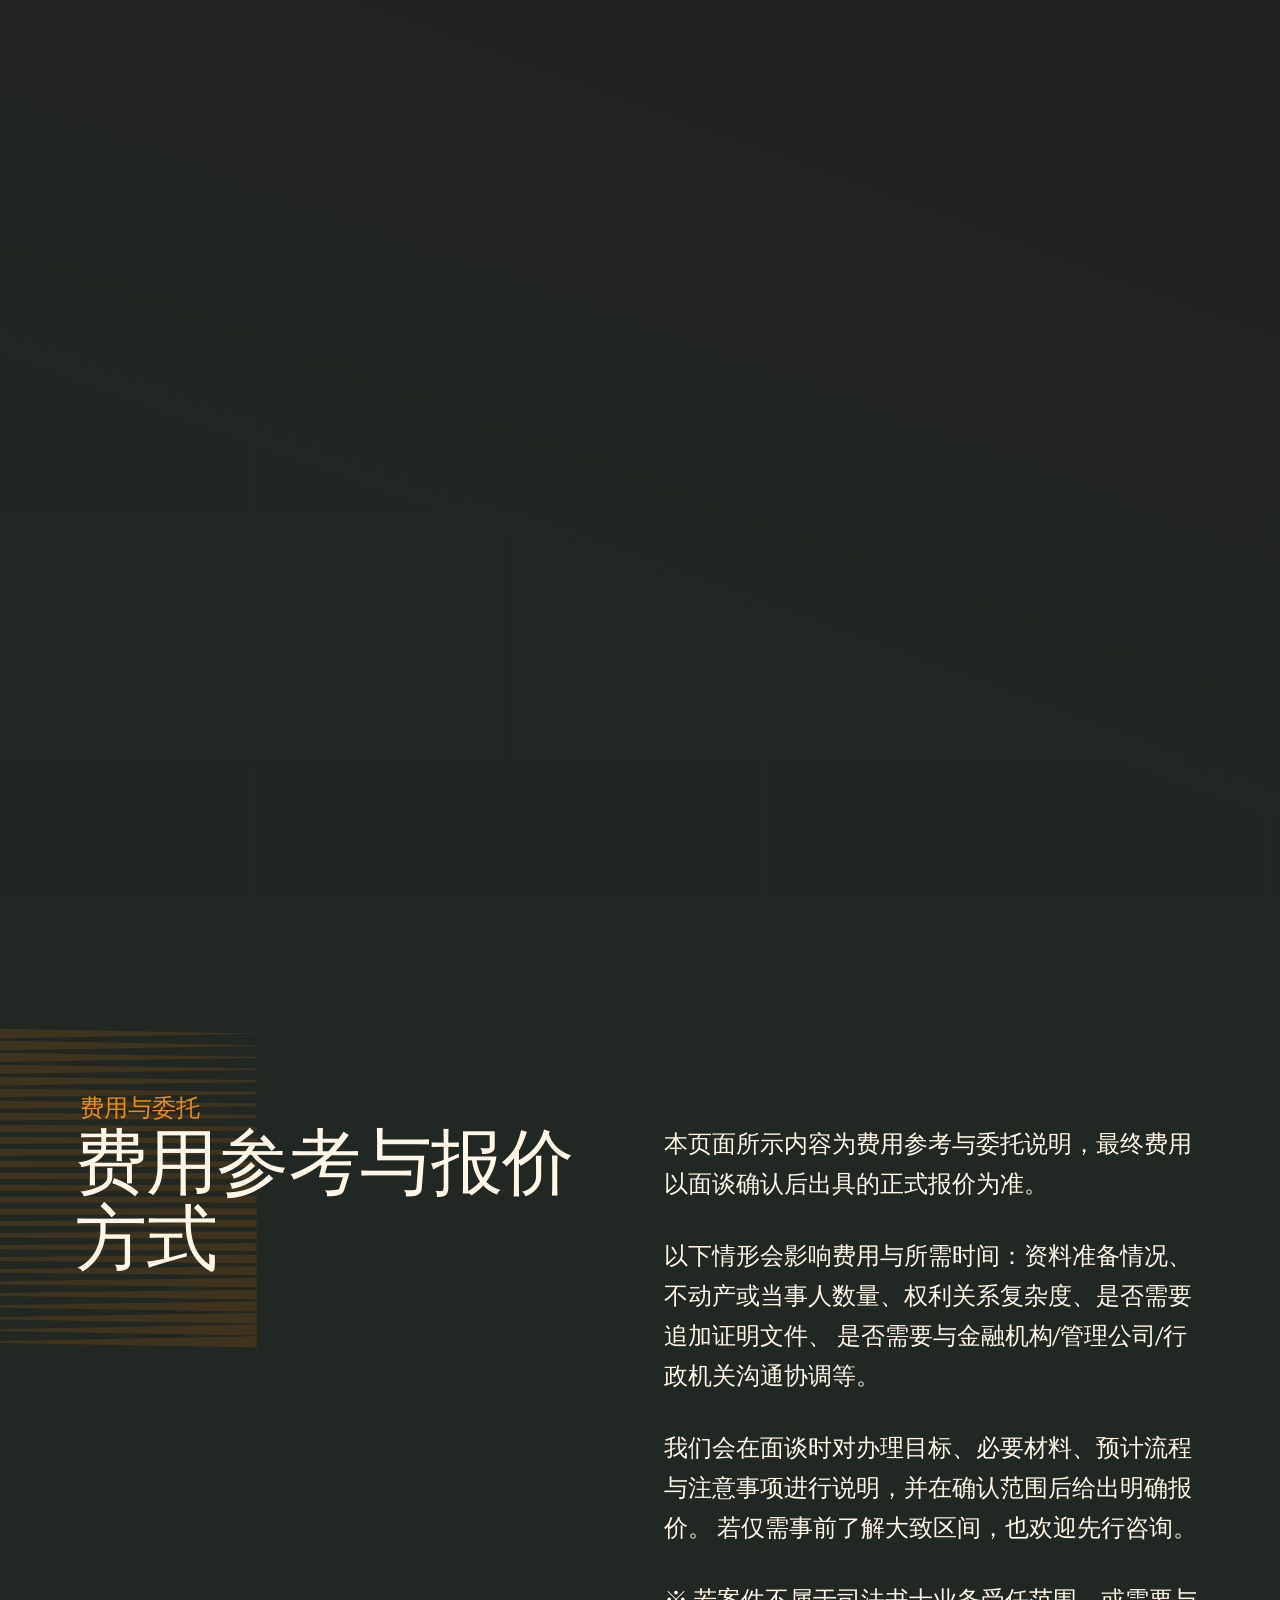
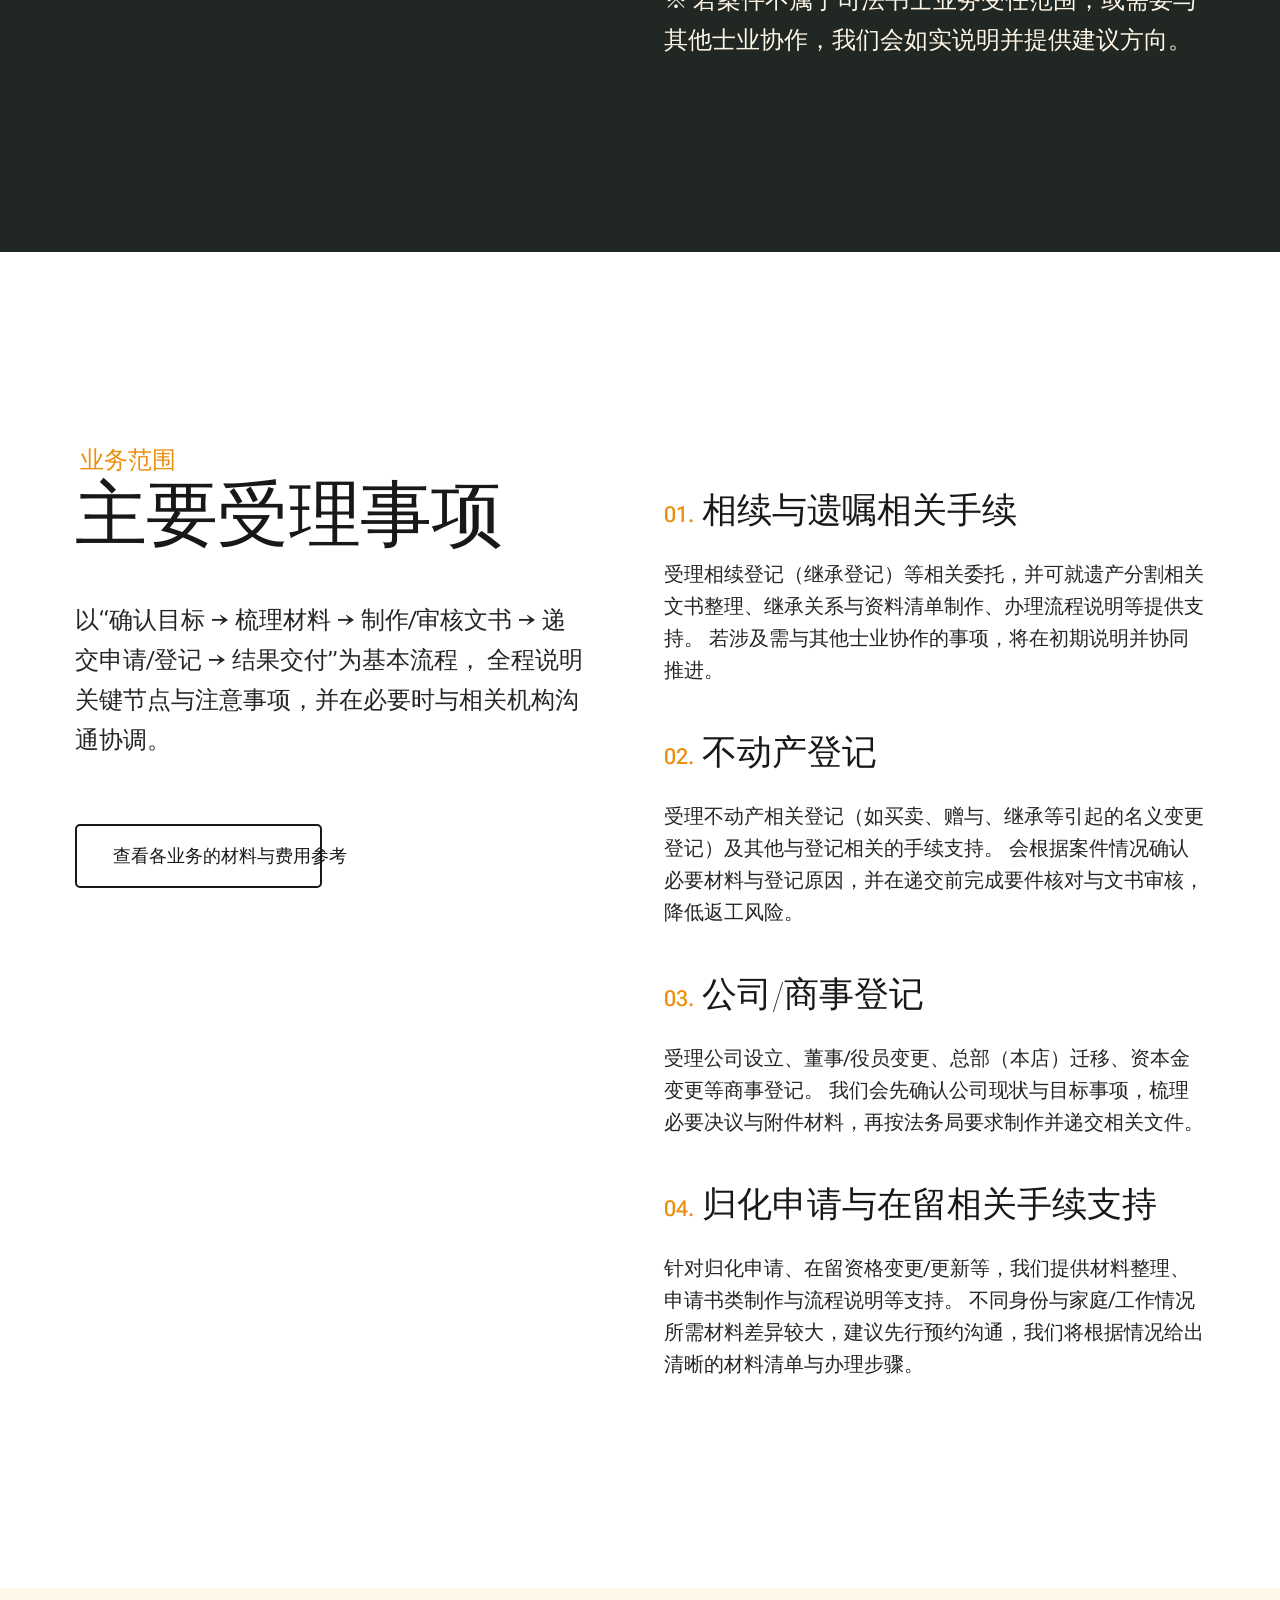
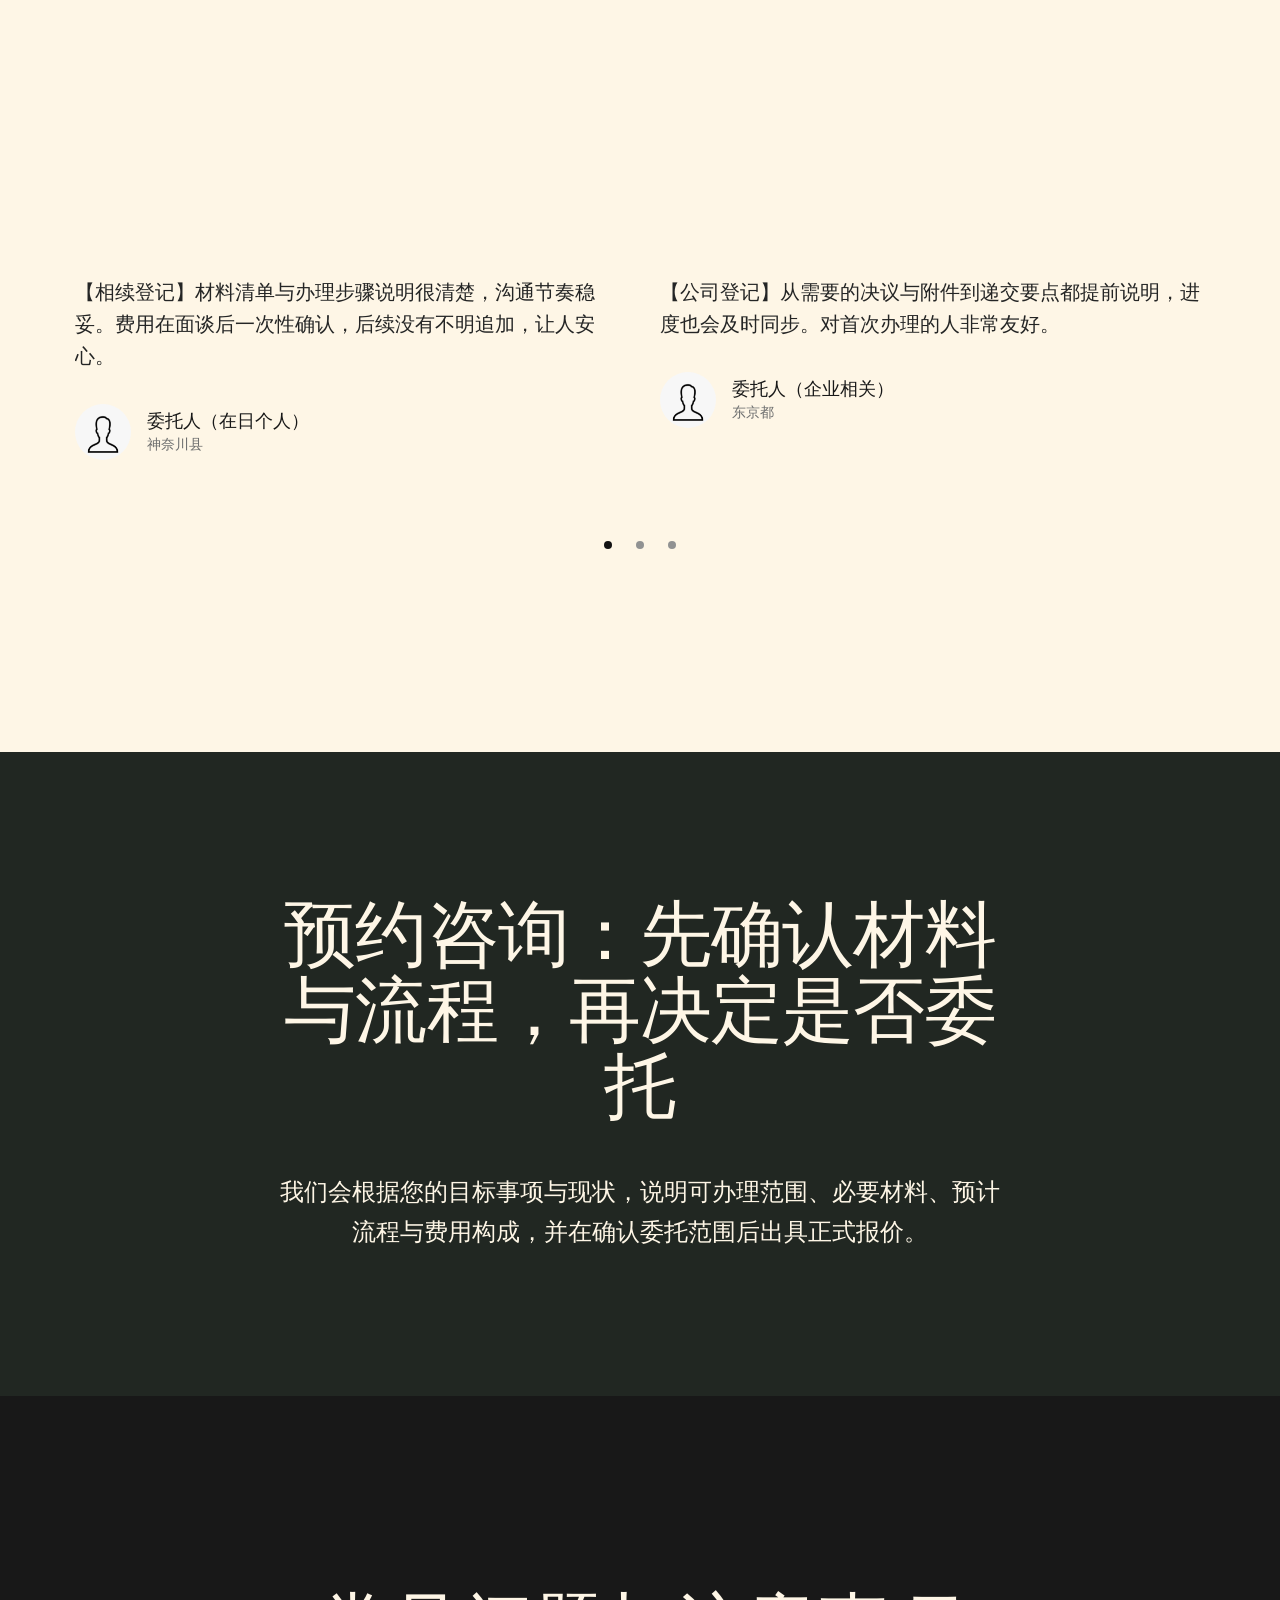
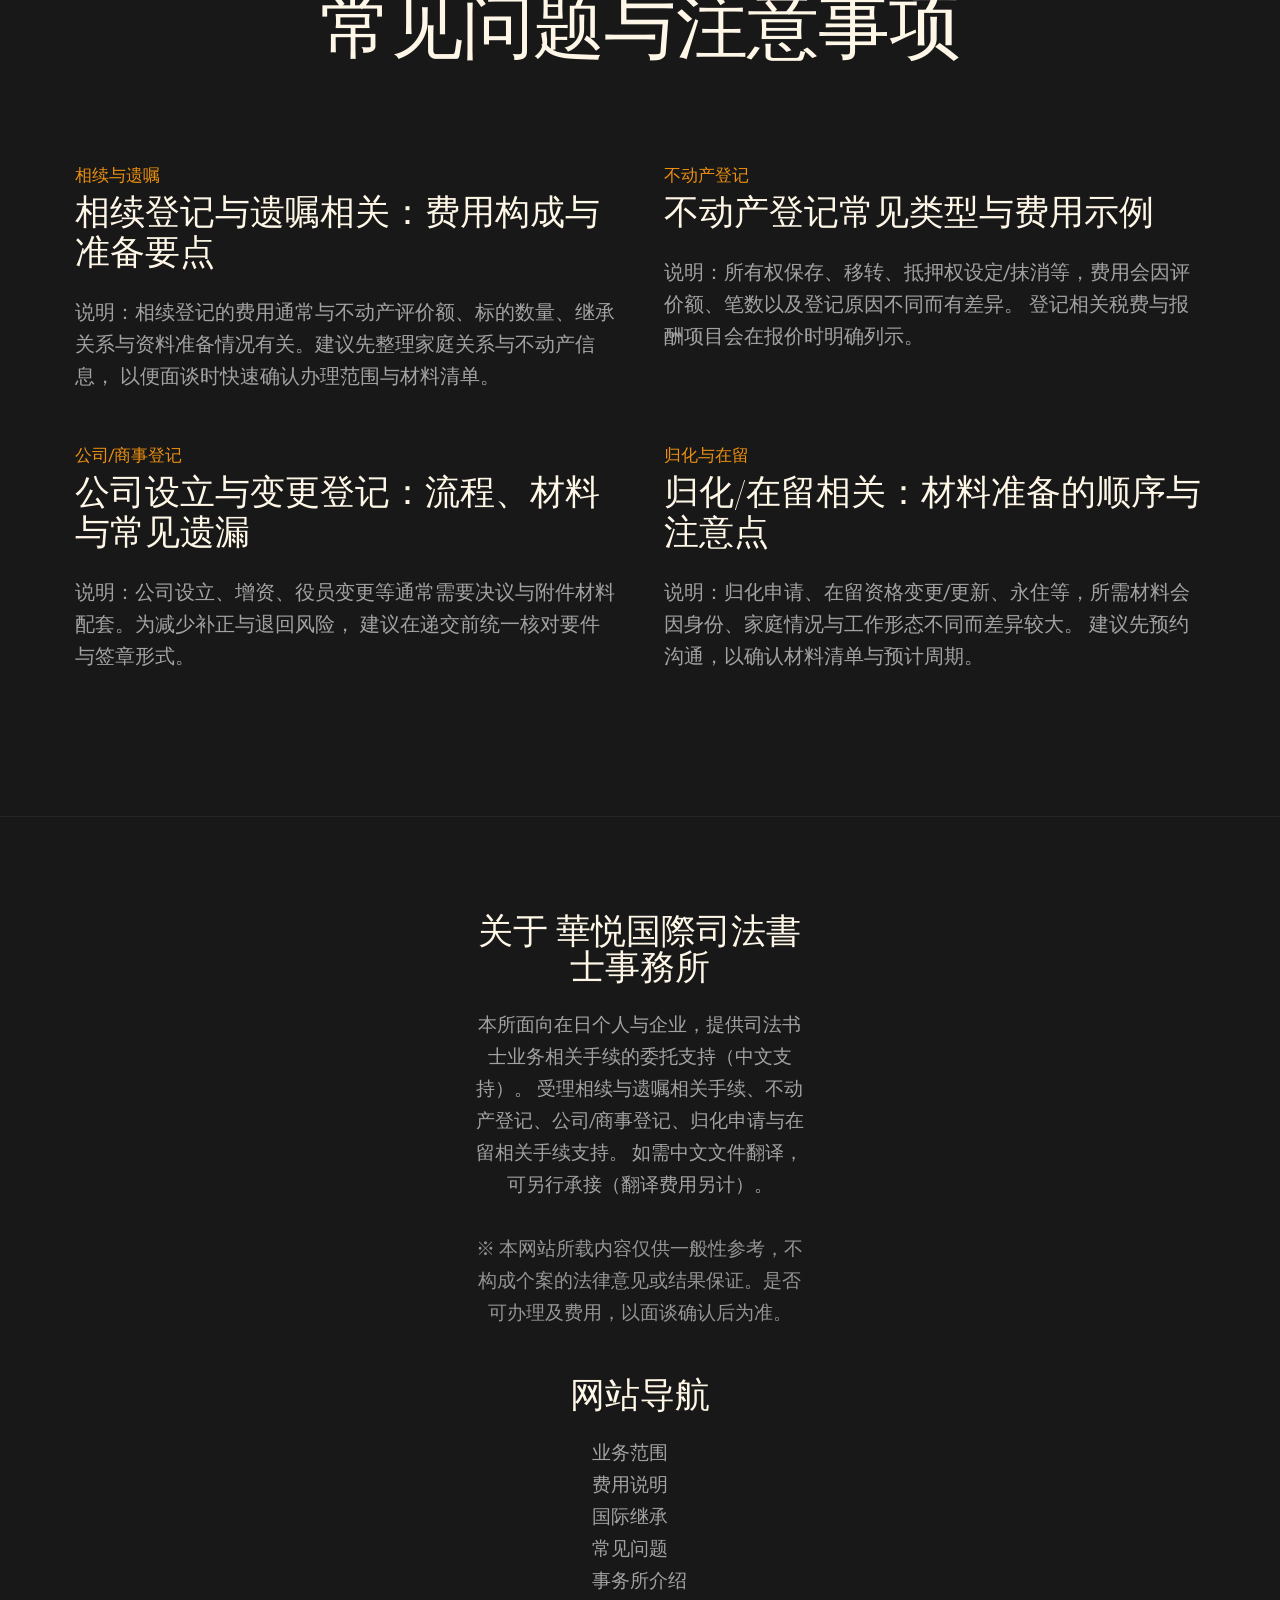
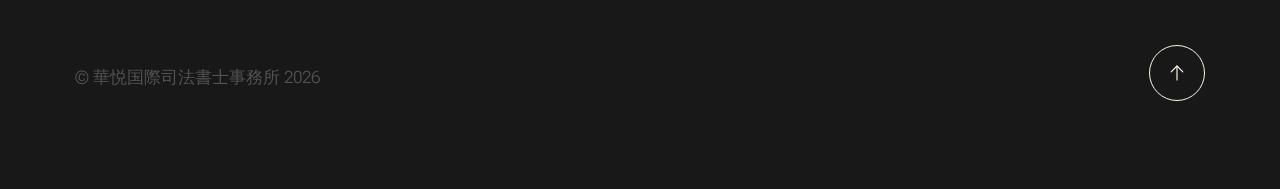
==== commit 171e85a6: "20260315_2.0" ====
--- a/index.html
+++ b/index.html
@@ -23,9 +23,9 @@
 
     <!-- favicons
     ================================================== -->
-    <link rel="apple-touch-icon" sizes="180x180" href="apple-touch-icon.png">
-    <link rel="icon" type="image/png" sizes="32x32" href="favicon-32x32.png">
-    <link rel="icon" type="image/png" sizes="16x16" href="favicon-16x16.png">
+    <link rel="apple-touch-icon" sizes="180x180" href="assets/images/apple-touch-icon.png">
+    <link rel="icon" type="image/png" sizes="32x32" href="assets/images/favicon-32x32.png">
+    <link rel="icon" type="image/png" sizes="16x16" href="assets/images/favicon-16x16.png">
     <link rel="manifest" href="site.webmanifest">
 
 </head>
@@ -55,8 +55,8 @@
                 <div class="s-header__block">
                     <div class="s-header__logo">
                         <a class="logo" href="index.html" aria-label="返回首页">
-                            <!-- <img src="images/logo.svg" alt="華悦国際司法書士事務所"> -->
-                            <img src="images/kaetsu_panda_only.svg" alt="華悦国際司法書士事務所 标识">
+                            <!-- <img src="assets/images/logo.svg" alt="華悦国際司法書士事務所"> -->
+                            <img src="assets/images/kaetsu_panda_only.svg" alt="華悦国際司法書士事務所 标识">
                         </a>
                     </div>
 
@@ -72,11 +72,10 @@
                         <li><a href="inheritance-international.html">国际继承</a></li>
                         <li><a href="faq.html">常见问题</a></li>
                         <li><a href="office.html">事务所介绍</a></li>
-                        <li><a href="contact.html">联系我们</a></li>
                     </ul>
 
                     <div class="s-header__contact">
-                        <a href="contact.html" class="btn btn--primary s-header__contact-btn">咨询预约</a>
+                        <a class="btn btn--primary s-header__contact-btn">立即咨询</a>
                     </div> <!-- s-header__contact -->
 
                 </nav> <!-- end s-header__nav -->
@@ -98,21 +97,12 @@
                     <div class="column lg-12 s-intro__content-inner grid-block">
 
                         <div class="s-intro__content-text">
-                            <div class="s-intro__content-pretitle text-pretitle">華悦国際司法書士事務所（中文支持）</div>
-                            <h1 class="s-intro__content-title">
-                                面向在日个人与企业，提供司法书士业务相关手续的委托支持
-                                <br>
-                                费用以面谈确认后报价为准，流程与材料将清晰说明
-                            </h1>
-                            <p class="lead" style="margin-top: 1rem;">
-                                本所主要受理：相续与遗嘱相关手续、不动产登记、公司/商事登记、归化申请及在留相关手续支持。
-                                如需中文文件翻译，可另行承接（翻译费用另计）。
-                            </p>
+                            <div class="s-intro__content-pretitle text-pretitle s-intro__content-title">華悦国際司法書士・行政書士事務所</div>
                         </div> <!-- s-intro__content-text -->
 
                         <div class="s-intro__content-media">
                             <div class="s-intro__content-media-inner">
-                                <img src="images/intro.jpg" srcset="images/intro.jpg 1x, images/intro.jpg 2x" alt="事务所形象照片">
+                                <!-- <img src="assets/images/intro.jpg" srcset="assets/images/intro.jpg 1x, assets/images/intro.jpg 2x" alt="事务所形象照片"> -->
                                 <div class="lines">
                                     <span></span>
                                 </div>
@@ -124,9 +114,13 @@
                                 <div class="scroll-icon">
                                     <svg xmlns="http://www.w3.org/2000/svg" viewBox="0 0 24 24" width="36" height="36" fill="none" stroke="#97b34a" stroke-width="1" stroke-linecap="round" stroke-linejoin="round"><polyline points="7 13 12 18 17 13"></polyline><line x1="12" y1="18" x2="12" y2="6"></line></svg>
                                 </div>
-                                <span>向下了解业务与费用说明</span>
                             </a>
+                            <!-- <span>我们将协助您解决公司设立、继承等身边常见的法律问题。</span> -->
                         </div> <!-- s-intro__scroll-down -->
+
+                        <div class="s-intro__scroll-down">  
+                            <a class="marginTop60">我们将协助您解决公司设立、继承等身边常见的法律问题。</a>
+                        </div>
 
                     </div> <!-- s-intro__content-inner -->
 
@@ -141,12 +135,12 @@
                 <div class="row s-about__content width-sixteen-col">
                     <div class="column grid-block grid-section-split">
 
-                        <img src="images/geometric_shape.svg" alt="" class="s-about__content-imgbg">
+                        <img src="assets/images/geometric_shape.svg" alt="" class="s-about__content-imgbg">
 
                         <div class="section-header grid-section-split__header">
                             <div class="text-pretitle">费用与委托</div>
                             <h2 class="text-display-title">
-                                费用参考与报价方式（重要说明）
+                                费用参考与报价方式
                             </h2>
                         </div> <!-- end section-header -->
 
@@ -186,7 +180,7 @@
                         <div class="section-header grid-section-split__header">
                             <div class="text-pretitle">业务范围</div>
                             <h2 class="text-display-title">
-                                主要受理事项（概览）
+                                主要受理事项
                             </h2>
 
                             <p class="lead">
@@ -272,7 +266,7 @@
                                         【相续登记】材料清单与办理步骤说明很清楚，沟通节奏稳妥。费用在面谈后一次性确认，后续没有不明追加，让人安心。
                                     </p>
                                     <div class="testimonials__author">
-                                        <img src="images/avatars/user.jpg" alt="头像" class="testimonials__avatar">
+                                        <img src="assets/images/avatars/user.jpg" alt="头像" class="testimonials__avatar">
                                         <cite class="testimonials__cite">
                                             <strong>委托人（在日个人）</strong>
                                             <span>神奈川县</span>
@@ -285,7 +279,7 @@
                                         【公司登记】从需要的决议与附件到递交要点都提前说明，进度也会及时同步。对首次办理的人非常友好。
                                     </p>
                                     <div class="testimonials__author">
-                                        <img src="images/avatars/user.jpg" alt="头像" class="testimonials__avatar">
+                                        <img src="assets/images/avatars/user.jpg" alt="头像" class="testimonials__avatar">
                                         <cite class="testimonials__cite">
                                             <strong>委托人（企业相关）</strong>
                                             <span>东京都</span>
@@ -298,7 +292,7 @@
                                         【不动产登记】与相关机构的沟通由事务所协助对接，减少了我们来回确认的成本。资料要求明确，整体推进很顺。
                                     </p>
                                     <div class="testimonials__author">
-                                        <img src="images/avatars/user.jpg" alt="头像" class="testimonials__avatar">
+                                        <img src="assets/images/avatars/user.jpg" alt="头像" class="testimonials__avatar">
                                         <cite class="testimonials__cite">
                                             <strong>委托人（在日家庭）</strong>
                                             <span>埼玉县</span>
@@ -311,7 +305,7 @@
                                         【在留相关】会先把“必须材料/可替代材料/常见补件点”讲清楚，准备起来更有把握。中文沟通也很顺畅。
                                     </p>
                                     <div class="testimonials__author">
-                                        <img src="images/avatars/user.jpg" alt="头像" class="testimonials__avatar">
+                                        <img src="assets/images/avatars/user.jpg" alt="头像" class="testimonials__avatar">
                                         <cite class="testimonials__cite">
                                             <strong>委托人（在日个人）</strong>
                                             <span>千叶县</span>
@@ -344,7 +338,6 @@
                         <p class="lead">
                             我们会根据您的目标事项与现状，说明可办理范围、必要材料、预计流程与费用构成，并在确认委托范围后出具正式报价。
                         </p>
-                        <a href="contact.html" class="btn btn--primary">前往咨询预约</a>
                     </div>
 
                 </div>
@@ -360,9 +353,8 @@
                 <div class="column xl-12 grid-block">
 
                     <div class="grid-full section-header text-center">
-                        <div class="text-pretitle">办事指南</div>
                         <h2 class="text-display-title">
-                            常见问题与注意事项（摘要）
+                            常见问题与注意事项
                         </h2>
                     </div> <!-- end section-header -->
 
@@ -388,7 +380,7 @@
                                 <div class="blog-card__cat-links">
                                     <a href=" ">不动产登记</a>
                                 </div>
-                                <h3 class="blog-card__title"><a>不动产登记常见类型与费用示例（摘要）</a></h3>
+                                <h3 class="blog-card__title"><a>不动产登记常见类型与费用示例</a></h3>
                             </div>
                             <div class="blog-card__text">
                                 <p>
@@ -458,7 +450,6 @@
                     <li><a href="inheritance-international.html">国际继承</a></li>
                     <li><a href="faq.html">常见问题</a></li>
                     <li><a href="office.html">事务所介绍</a></li>
-                    <li><a href="contact.html">联系我们</a></li>
                 </ul>
                 </div>
             </div>
--- a/css/styles.css
+++ b/css/styles.css
@@ -1560,7 +1560,7 @@
 	background-repeat: no-repeat;
 	background       : center center;
 	background-size  : contain;
-	background-image : url(../images/icons/icon-quote.svg);
+	background-image : url(../assets/images/icons/icon-quote.svg);
 	transform        : translate(-50%, 0, 0);
 	position         : absolute;
 	top              : var(--vspace-1);
@@ -3538,6 +3538,14 @@
 	margin-top: var(--vspace-2);
 }
 
+.overwriteBottonBorder {
+	padding-bottom: 0 !important;
+}
+
+.marginTop60 {
+	margin-top: 60px !important;
+}
+
 /* ------------------------------------------------------------------- 
  * responsive:
  * pageheader & pagecontent
